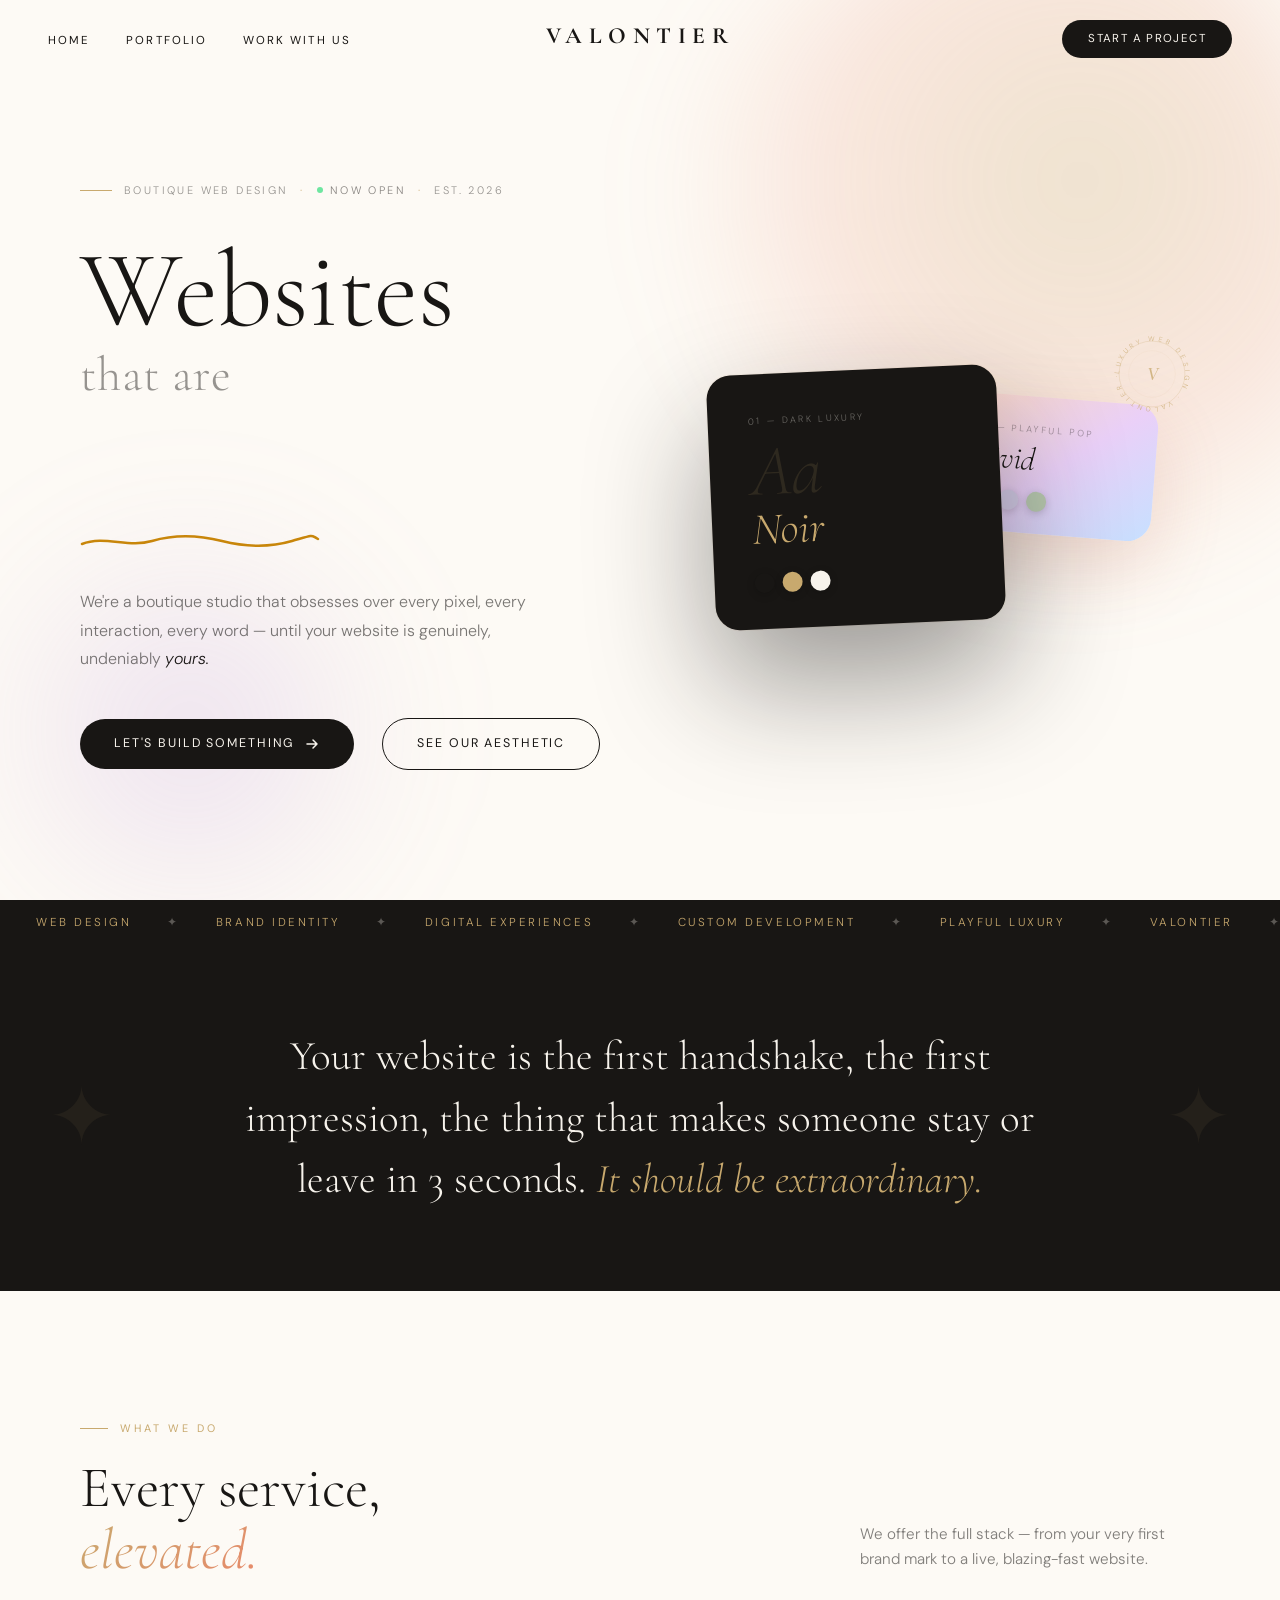
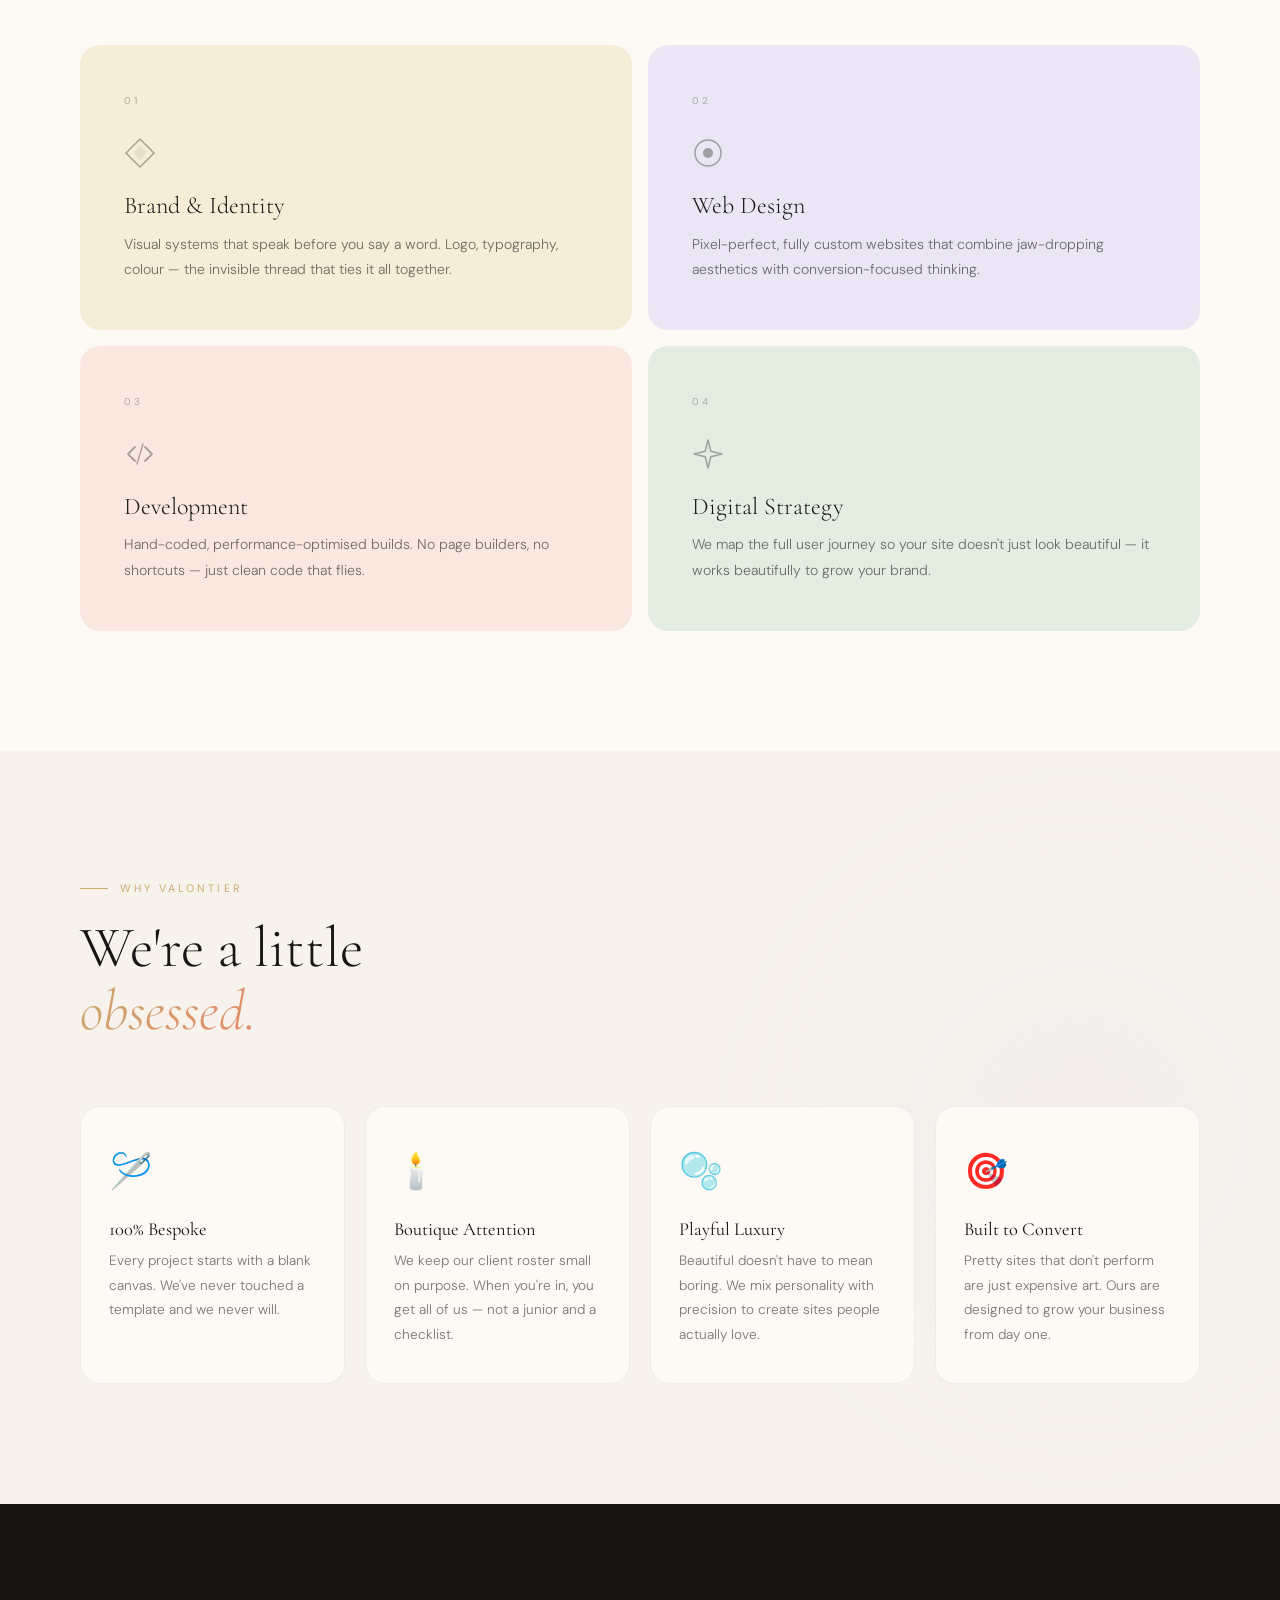
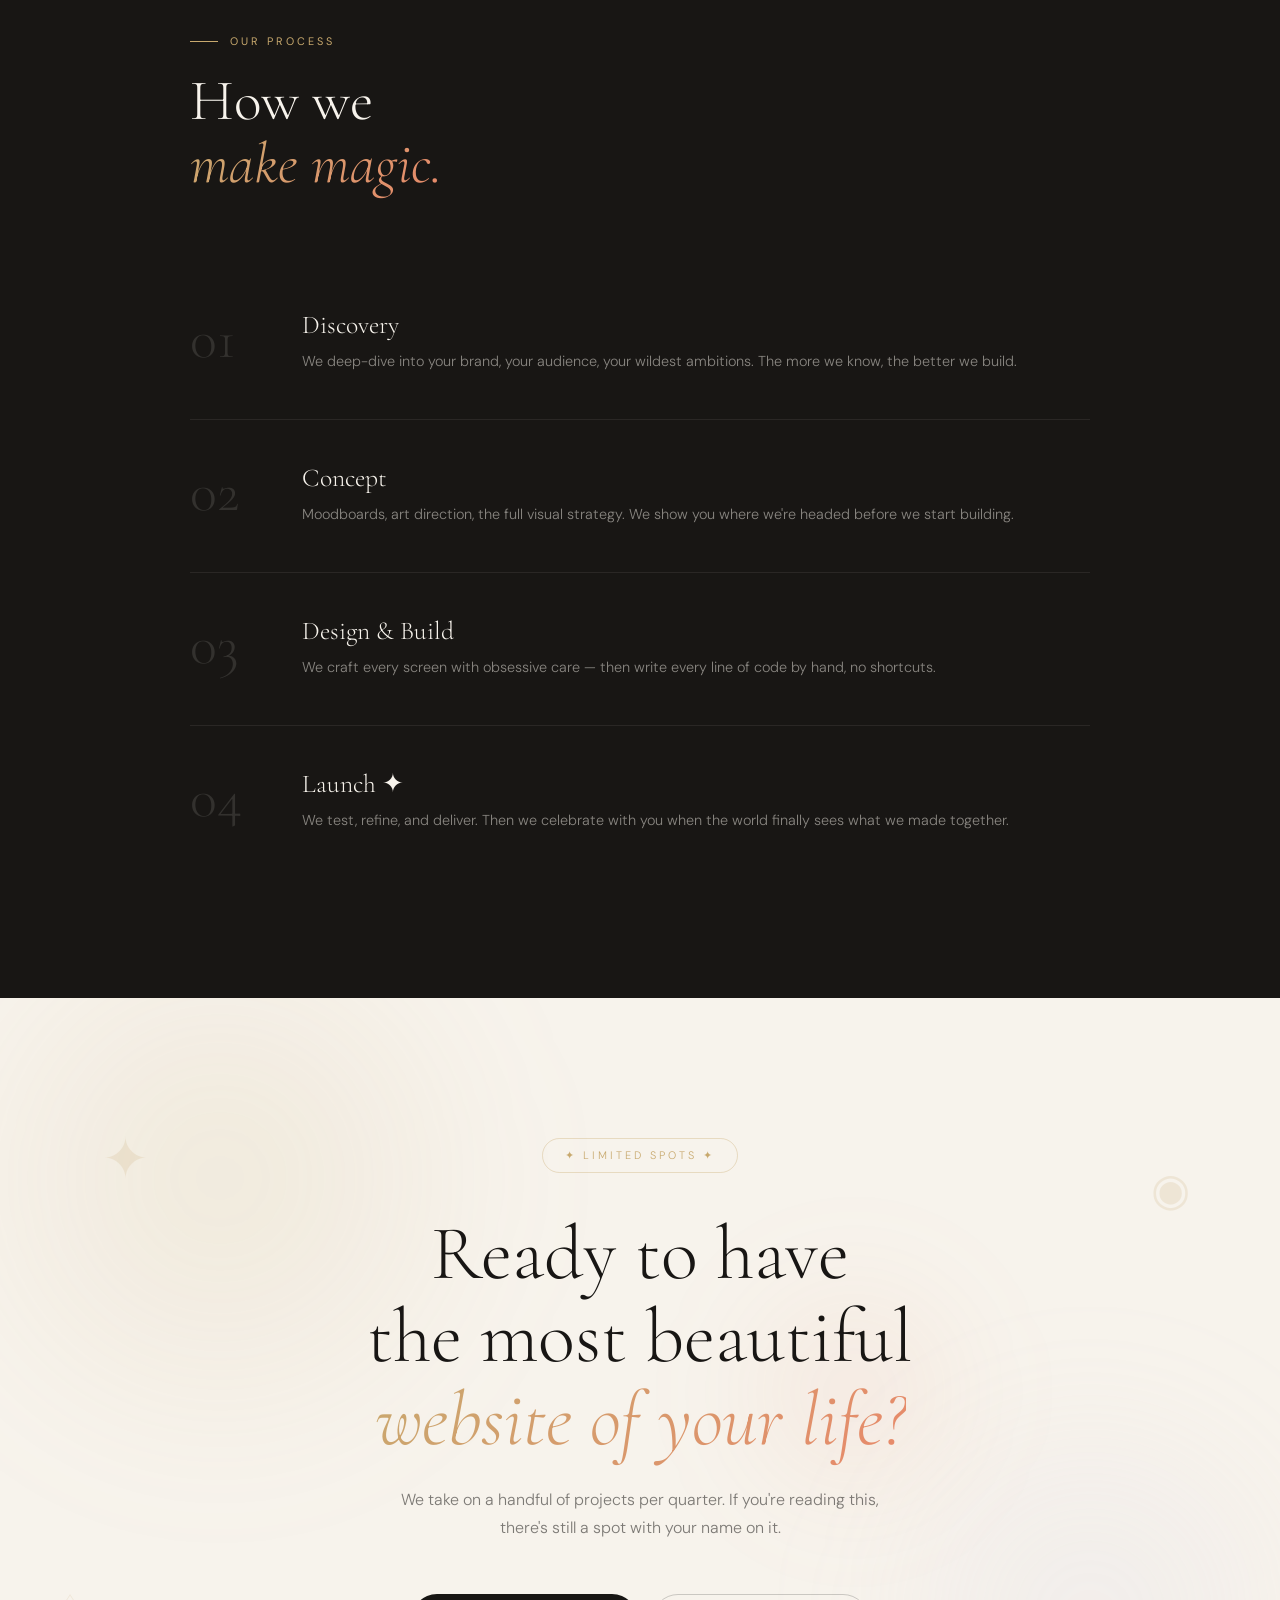
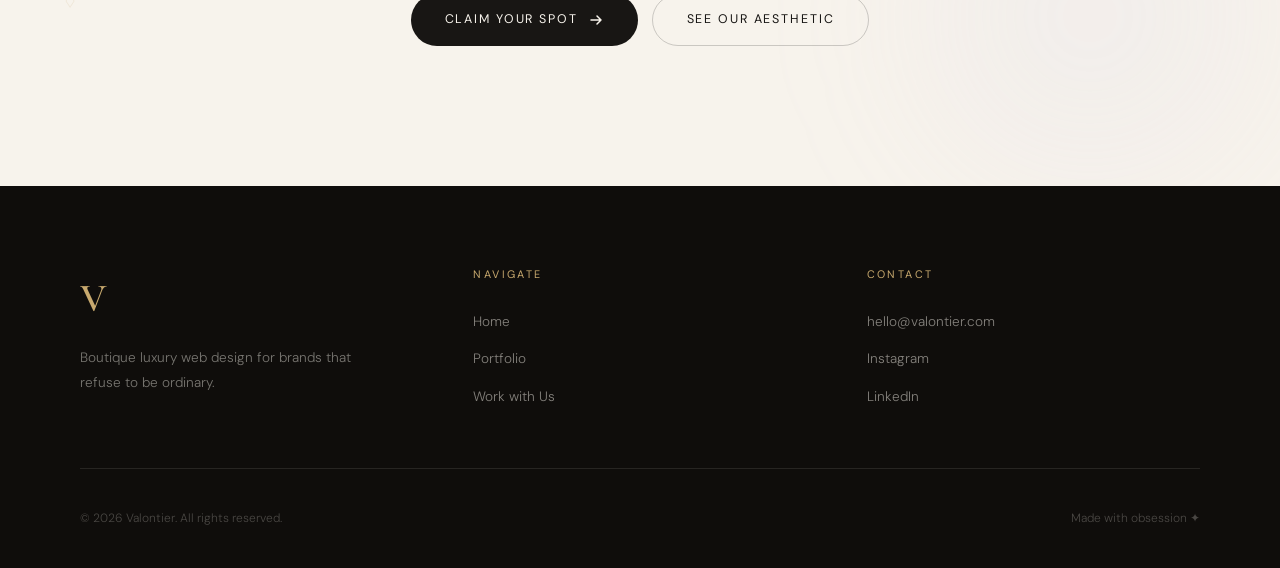
==== index.html @ ae35b172 "Add proper SVG favicon with serif V mark SVG scales perfectly at any size/resolution. PNG kept as fa" ====
<!DOCTYPE html>
<html lang="en">
<head>
  <meta charset="UTF-8" />
  <meta name="viewport" content="width=device-width, initial-scale=1.0" />
  <title>Valontier — Luxury Boutique Web Design Studio</title>
  <meta name="description" content="Valontier is a boutique luxury web design studio crafting bespoke websites for brands that refuse to be ordinary. Custom design, brand identity & development — built from scratch, every time." />
  <meta name="keywords" content="luxury web design, boutique web design studio, custom website design, bespoke web development, luxury brand website, high-end web design agency" />
  <meta name="robots" content="index, follow" />
  <link rel="canonical" href="https://valontier.com/" />

  <!-- Open Graph -->
  <meta property="og:type" content="website" />
  <meta property="og:url" content="https://valontier.com/" />
  <meta property="og:title" content="Valontier — Luxury Boutique Web Design Studio" />
  <meta property="og:description" content="Boutique web design for brands that refuse to be ordinary. Custom websites built from scratch — every pixel obsessed over, every interaction intentional." />
  <meta property="og:image" content="https://valontier.com/valontierLogo.png" />
  <meta property="og:site_name" content="Valontier" />

  <!-- Twitter Card -->
  <meta name="twitter:card" content="summary_large_image" />
  <meta name="twitter:title" content="Valontier — Luxury Boutique Web Design Studio" />
  <meta name="twitter:description" content="Boutique web design for brands that refuse to be ordinary. Custom websites built from scratch." />
  <meta name="twitter:image" content="https://valontier.com/valontierLogo.png" />

  <!-- JSON-LD Structured Data -->
  <script type="application/ld+json">
  {
    "@context": "https://schema.org",
    "@type": "ProfessionalService",
    "name": "Valontier",
    "description": "Boutique luxury web design studio crafting bespoke digital experiences for brands that refuse to be ordinary.",
    "url": "https://valontier.com",
    "logo": "https://valontier.com/valontierLogo.png",
    "email": "hello@valontier.com",
    "foundingDate": "2026",
    "serviceType": ["Web Design", "Brand Identity", "Web Development", "Digital Strategy", "E-Commerce"],
    "areaServed": "Worldwide",
    "priceRange": "$$$",
    "sameAs": []
  }
  </script>

  <link rel="icon" type="image/svg+xml" href="favicon.svg" />
  <link rel="icon" type="image/png" href="valontierLogo.png" />
  <link rel="stylesheet" href="styles.css" />
  <link rel="stylesheet" href="home.css" />
</head>
<body>

  <div class="scroll-progress" id="scrollProgress"></div>

  <nav id="navbar">
    <ul class="nav-left">
      <li><a href="index.html">Home</a></li>
      <li><a href="portfolio.html">Portfolio</a></li>
      <li><a href="signup.html">Work with Us</a></li>
    </ul>
    <a href="index.html" class="nav-wordmark">
      <span class="nav-wordmark-text">Valontier</span>
    </a>
    <div class="nav-right">
      <a href="signup.html" class="nav-cta">Start a Project</a>
    </div>
    <div class="hamburger" id="hamburger">
      <span></span><span></span><span></span>
    </div>
  </nav>
  <div class="mobile-menu" id="mobileMenu" aria-label="Mobile navigation">
    <a href="index.html">Home</a>
    <a href="portfolio.html">Portfolio</a>
    <a href="signup.html">Work with Us</a>
    <a href="signup.html" class="btn btn-primary mobile-cta">Start a Project</a>
  </div>

  <!-- ══════════════════════════════════════
       HERO — Editorial split layout
  ══════════════════════════════════════ -->
  <section class="hero">

    <div class="hero-blob-main" aria-hidden="true"></div>

    <!-- Two-column grid: copy | cards -->
    <div class="hero-grid">

      <!-- Left: copy -->
      <div class="hero-copy">

        <div class="hero-meta reveal">
          <span class="hero-meta-line"></span>
          <span>Boutique Web Design</span>
          <span class="hero-meta-dot">·</span>
          <span class="hero-open-tag"><span class="sticker-dot"></span>Now Open</span>
          <span class="hero-meta-dot">·</span>
          <span>Est. 2026</span>
        </div>

        <h1 class="hero-h1 reveal reveal-delay-1">
          <span class="h1-top">Websites</span>
          <span class="h1-mid">that are</span>
          <span class="h1-swap-wrap">
            <em class="h1-swap" id="wordSwap">beautiful.</em>
          </span>
        </h1>

        <div class="hero-squiggle reveal reveal-delay-2" aria-hidden="true">
          <svg width="240" height="16" viewBox="0 0 240 16" fill="none">
            <path d="M2 12 C24 3, 48 16, 72 9 S118 3, 142 9 S188 16, 212 9 S230 3, 238 7"
              stroke="url(#sq)" stroke-width="2.5" stroke-linecap="round" fill="none"/>
            <defs>
              <linearGradient id="sq" x1="0" y1="0" x2="240" y2="0">
                <stop offset="0%" stop-color="#C8860A"/>
                <stop offset="100%" stop-color="#E8623A"/>
              </linearGradient>
            </defs>
          </svg>
        </div>

        <p class="hero-desc reveal reveal-delay-2">
          We're a boutique studio that obsesses over every pixel, every interaction, every word — until your website is genuinely, undeniably <em>yours.</em>
        </p>

        <div class="hero-ctas reveal reveal-delay-3">
          <a href="signup.html" class="btn btn-primary">
            Let's Build Something
            <svg width="16" height="16" viewBox="0 0 16 16" fill="none">
              <path d="M3 8h10M9 4l4 4-4 4" stroke="currentColor" stroke-width="1.5" stroke-linecap="round" stroke-linejoin="round"/>
            </svg>
          </a>
          <a href="portfolio.html" class="btn btn-outline">See Our Aesthetic</a>
        </div>

      </div>

      <!-- Right: card zone -->
      <div class="hero-card-zone" aria-hidden="true">

        <!-- Rotating stamp — top right of zone -->
        <div class="hero-stamp">
          <svg viewBox="0 0 140 140" width="96" height="96">
            <defs>
              <path id="sc" d="M 70,70 m -48,0 a 48,48 0 1,1 96,0 a 48,48 0 1,1 -96,0"/>
            </defs>
            <circle cx="70" cy="70" r="48" fill="none" stroke="#C8A96E" stroke-width="0.8" opacity="0.5"/>
            <circle cx="70" cy="70" r="34" fill="none" stroke="#C8A96E" stroke-width="0.5" opacity="0.25"/>
            <text font-size="9.8" fill="#C8A96E" letter-spacing="4.6" font-family="DM Sans, sans-serif">
              <textPath href="#sc">LUXURY WEB DESIGN · VALONTIER · </textPath>
            </text>
            <text x="70" y="70" text-anchor="middle" dominant-baseline="central"
              font-size="28" fill="#C8A96E"
              font-family="Cormorant Garamond, Georgia, serif" font-weight="600" font-style="italic">V</text>
          </svg>
        </div>

        <!-- Primary: Noir (dominant) -->
        <div class="hcard hcard-noir">
          <div class="hcard-eyebrow">01 — Dark Luxury</div>
          <div class="hcard-type">Aa</div>
          <div class="hcard-name">Noir</div>
          <div class="hcard-swatches">
            <span class="sw" style="background:#181614"></span>
            <span class="sw" style="background:#C8A96E"></span>
            <span class="sw" style="background:#F7F3EC"></span>
          </div>
        </div>

        <!-- Secondary: Vivid (subordinate, overlapping) -->
        <div class="hcard hcard-vivid">
          <div class="hcard-eyebrow">02 — Playful Pop</div>
          <div class="hcard-name">Vivid</div>
          <div class="hcard-swatches">
            <span class="sw" style="background:#E8623A"></span>
            <span class="sw" style="background:#D4CCE8"></span>
            <span class="sw" style="background:#B8C9B0"></span>
          </div>
        </div>

      </div>

    </div>


  </section>

  <!-- ══════════════════════════════════════
       MARQUEE
  ══════════════════════════════════════ -->
  <div class="marquee-wrap">
    <div class="marquee-track">
      <span>Web Design</span><span class="dot">✦</span>
      <span>Brand Identity</span><span class="dot">✦</span>
      <span>Digital Experiences</span><span class="dot">✦</span>
      <span>Custom Development</span><span class="dot">✦</span>
      <span>Playful Luxury</span><span class="dot">✦</span>
      <span>Valontier</span><span class="dot">✦</span>
      <span>Web Design</span><span class="dot">✦</span>
      <span>Brand Identity</span><span class="dot">✦</span>
      <span>Digital Experiences</span><span class="dot">✦</span>
      <span>Custom Development</span><span class="dot">✦</span>
      <span>Playful Luxury</span><span class="dot">✦</span>
      <span>Valontier</span><span class="dot">✦</span>
    </div>
  </div>

  <!-- ══════════════════════════════════════
       MANIFESTO
  ══════════════════════════════════════ -->
  <section class="manifesto-section">
    <div class="manifesto-inner">
      <p class="manifesto-text reveal">
        Your website is the first handshake, the first impression, the thing that makes someone stay or leave in 3 seconds. <em>It should be extraordinary.</em>
      </p>
    </div>
    <div class="manifesto-deco-left" aria-hidden="true">✦</div>
    <div class="manifesto-deco-right" aria-hidden="true">✦</div>
  </section>

  <!-- ══════════════════════════════════════
       SERVICES
  ══════════════════════════════════════ -->
  <section class="services-section">
    <div class="services-inner">
      <div class="services-header reveal">
        <div class="services-header-left">
          <div class="section-label">What We Do</div>
          <h2>Every service,<br><em>elevated.</em></h2>
        </div>
        <p class="services-sub">We offer the full stack — from your very first brand mark to a live, blazing-fast website.</p>
      </div>
      <div class="services-grid">
        <div class="service-card sc-gold reveal">
          <div class="sc-num">01</div>
          <svg class="sc-glyph" width="32" height="32" viewBox="0 0 32 32" fill="none" aria-hidden="true">
            <path d="M16 2L30 16L16 30L2 16Z" stroke="currentColor" stroke-width="1.5"/>
            <path d="M16 9L23 16L16 23L9 16Z" fill="currentColor" opacity="0.18"/>
          </svg>
          <h3>Brand & Identity</h3>
          <p>Visual systems that speak before you say a word. Logo, typography, colour — the invisible thread that ties it all together.</p>
        </div>
        <div class="service-card sc-lavender reveal reveal-delay-1">
          <div class="sc-num">02</div>
          <svg class="sc-glyph" width="32" height="32" viewBox="0 0 32 32" fill="none" aria-hidden="true">
            <circle cx="16" cy="16" r="13" stroke="currentColor" stroke-width="1.5"/>
            <circle cx="16" cy="16" r="5" fill="currentColor"/>
          </svg>
          <h3>Web Design</h3>
          <p>Pixel-perfect, fully custom websites that combine jaw-dropping aesthetics with conversion-focused thinking.</p>
        </div>
        <div class="service-card sc-coral reveal reveal-delay-2">
          <div class="sc-num">03</div>
          <svg class="sc-glyph" width="32" height="32" viewBox="0 0 32 32" fill="none" aria-hidden="true">
            <path d="M11 9L4 16L11 23" stroke="currentColor" stroke-width="1.8" stroke-linecap="round" stroke-linejoin="round"/>
            <path d="M21 9L28 16L21 23" stroke="currentColor" stroke-width="1.8" stroke-linecap="round" stroke-linejoin="round"/>
            <path d="M19 6L13 26" stroke="currentColor" stroke-width="1.4" stroke-linecap="round"/>
          </svg>
          <h3>Development</h3>
          <p>Hand-coded, performance-optimised builds. No page builders, no shortcuts — just clean code that flies.</p>
        </div>
        <div class="service-card sc-sage reveal reveal-delay-3">
          <div class="sc-num">04</div>
          <svg class="sc-glyph" width="32" height="32" viewBox="0 0 32 32" fill="none" aria-hidden="true">
            <path d="M16 2L18.8 13.2L30 16L18.8 18.8L16 30L13.2 18.8L2 16L13.2 13.2Z" stroke="currentColor" stroke-width="1.5" stroke-linejoin="round"/>
          </svg>
          <h3>Digital Strategy</h3>
          <p>We map the full user journey so your site doesn't just look beautiful — it works beautifully to grow your brand.</p>
        </div>
      </div>
    </div>
  </section>

  <!-- ══════════════════════════════════════
       WHY US
  ══════════════════════════════════════ -->
  <section class="why-section">
    <div class="why-blob-bg"></div>
    <div class="why-inner">
      <div class="why-header reveal">
        <div class="section-label">Why Valontier</div>
        <h2>We're a little<br><em>obsessed.</em></h2>
      </div>
      <div class="why-cards">
        <div class="why-card reveal">
          <div class="why-icon">🪡</div>
          <h3>100% Bespoke</h3>
          <p>Every project starts with a blank canvas. We've never touched a template and we never will.</p>
        </div>
        <div class="why-card reveal reveal-delay-1">
          <div class="why-icon">🕯️</div>
          <h3>Boutique Attention</h3>
          <p>We keep our client roster small on purpose. When you're in, you get all of us — not a junior and a checklist.</p>
        </div>
        <div class="why-card reveal reveal-delay-2">
          <div class="why-icon">🫧</div>
          <h3>Playful Luxury</h3>
          <p>Beautiful doesn't have to mean boring. We mix personality with precision to create sites people actually love.</p>
        </div>
        <div class="why-card reveal reveal-delay-3">
          <div class="why-icon">🎯</div>
          <h3>Built to Convert</h3>
          <p>Pretty sites that don't perform are just expensive art. Ours are designed to grow your business from day one.</p>
        </div>
      </div>
    </div>
  </section>

  <!-- ══════════════════════════════════════
       PROCESS
  ══════════════════════════════════════ -->
  <section class="process-section">
    <div class="process-inner">
      <div class="process-header reveal">
        <div class="section-label">Our Process</div>
        <h2>How we<br><em>make magic.</em></h2>
      </div>
      <div class="process-steps">
        <div class="process-step reveal">
          <div class="ps-number">01</div>
          <div class="ps-body">
            <h3>Discovery</h3>
            <p>We deep-dive into your brand, your audience, your wildest ambitions. The more we know, the better we build.</p>
          </div>
        </div>
        <div class="process-step reveal reveal-delay-1">
          <div class="ps-number">02</div>
          <div class="ps-body">
            <h3>Concept</h3>
            <p>Moodboards, art direction, the full visual strategy. We show you where we're headed before we start building.</p>
          </div>
        </div>
        <div class="process-step reveal reveal-delay-2">
          <div class="ps-number">03</div>
          <div class="ps-body">
            <h3>Design & Build</h3>
            <p>We craft every screen with obsessive care — then write every line of code by hand, no shortcuts.</p>
          </div>
        </div>
        <div class="process-step reveal reveal-delay-3">
          <div class="ps-number">04</div>
          <div class="ps-body">
            <h3>Launch ✦</h3>
            <p>We test, refine, and deliver. Then we celebrate with you when the world finally sees what we made together.</p>
          </div>
        </div>
      </div>
    </div>
  </section>

  <!-- ══════════════════════════════════════
       CTA
  ══════════════════════════════════════ -->
  <section class="cta-section">
    <div class="cta-blob-1"></div>
    <div class="cta-blob-2"></div>
    <div class="cta-blob-3"></div>
    <div class="cta-inner reveal">
      <div class="cta-stamp-mini">✦ Limited Spots ✦</div>
      <h2 class="cta-h2">
        Ready to have<br>
        the most beautiful<br>
        <em>website of your life?</em>
      </h2>
      <p class="cta-sub">We take on a handful of projects per quarter. If you're reading this, there's still a spot with your name on it.</p>
      <div class="cta-btns">
        <a href="signup.html" class="btn btn-primary">
          Claim Your Spot
          <svg width="16" height="16" viewBox="0 0 16 16" fill="none">
            <path d="M3 8h10M9 4l4 4-4 4" stroke="currentColor" stroke-width="1.5" stroke-linecap="round" stroke-linejoin="round"/>
          </svg>
        </a>
        <a href="portfolio.html" class="btn btn-outline-light">See Our Aesthetic</a>
      </div>
    </div>
    <div class="cta-doodle d1">✦</div>
    <div class="cta-doodle d2">◊</div>
    <div class="cta-doodle d3">◉</div>
  </section>

  <footer>
    <div class="footer-top">
      <div class="footer-brand">
        <span class="logo">V</span>
        <p>Boutique luxury web design for brands that refuse to be ordinary.</p>
      </div>
      <div class="footer-col">
        <h4>Navigate</h4>
        <ul>
          <li><a href="index.html">Home</a></li>
          <li><a href="portfolio.html">Portfolio</a></li>
          <li><a href="signup.html">Work with Us</a></li>
        </ul>
      </div>
      <div class="footer-col">
        <h4>Contact</h4>
        <ul>
          <li><a href="mailto:hello@valontier.com">hello@valontier.com</a></li>
          <li><a href="#">Instagram</a></li>
          <li><a href="#">LinkedIn</a></li>
        </ul>
      </div>
    </div>
    <div class="footer-bottom">
      <span>© 2026 Valontier. All rights reserved.</span>
      <span>Made with obsession ✦</span>
    </div>
  </footer>

  <script src="main.js"></script>
  <script src="home.js"></script>
</body>
</html>
---- styles.css ----
/* ========================
   VALONTIER — GLOBAL STYLES
   ======================== */

@import url('https://fonts.googleapis.com/css2?family=Cormorant+Garamond:ital,wght@0,300;0,400;0,600;1,300;1,400&family=DM+Sans:ital,wght@0,300;0,400;0,500;1,300&display=swap');

@font-face {
  font-family: 'TAN Pearl';
  src: url('https://fontdownloader.net/wp-content/uploads/download/TAN-Pearl-Font/TAN-PEARL-Regular.woff2') format('woff2');
  font-weight: normal;
  font-style: normal;
  font-display: swap;
}

:root {
  --font-logo: 'TAN Pearl', 'Cormorant Garamond', Georgia, serif;
}

:root {
  --cream: #F7F3EC;
  --ivory: #FDFAF5;
  --charcoal: #181614;
  --gold: #C8A96E;
  --gold-light: #E8D5A3;
  --lavender: #D4CCE8;
  --sage: #B8C9B0;
  --coral: #E8896A;
  --blush: #F2D9D0;
  --midnight: #0F0D0B;
  --font-serif: 'Cormorant Garamond', Georgia, serif;
  --font-sans: 'DM Sans', -apple-system, sans-serif;
  --ease: cubic-bezier(0.25, 0.46, 0.45, 0.94);
  --bounce: cubic-bezier(0.34, 1.56, 0.64, 1);
  --transition: cubic-bezier(0.25, 0.46, 0.45, 0.94);
}

*, *::before, *::after {
  margin: 0;
  padding: 0;
  box-sizing: border-box;
}

html {
  scroll-behavior: smooth;
  overflow-x: hidden;
}

body {
  background: var(--cream);
  color: var(--charcoal);
  font-family: var(--font-sans);
  font-weight: 300;
  line-height: 1.6;
  overflow-x: hidden;
}

/* ========================
   NAVIGATION
   ======================== */

/* ========================
   NAVIGATION
   ======================== */

nav {
  position: fixed;
  top: 0;
  left: 0;
  right: 0;
  z-index: 1000;
  padding: 20px 48px;
  display: flex;
  align-items: center;
  transition: background 0.5s var(--ease), padding 0.4s, box-shadow 0.4s;
}

nav.scrolled {
  background: rgba(247, 243, 236, 0.95);
  backdrop-filter: blur(24px);
  padding: 12px 48px;
  box-shadow: 0 1px 0 rgba(200, 169, 110, 0.18);
}

/* Left: nav links */
.nav-left {
  display: flex;
  align-items: center;
  gap: 36px;
  list-style: none;
  flex: 1;
}

.nav-left a {
  text-decoration: none;
  color: var(--charcoal);
  font-size: 0.72rem;
  font-weight: 400;
  letter-spacing: 0.18em;
  text-transform: uppercase;
  position: relative;
  transition: color 0.3s;
}

.nav-left a::after {
  content: '';
  position: absolute;
  bottom: -3px;
  left: 0;
  width: 0;
  height: 1px;
  background: var(--gold);
  transition: width 0.35s var(--ease);
}

.nav-left a:hover::after { width: 100%; }

/* Left takes all remaining space */
.nav-left { flex: 1; }

/* Center: wordmark — absolutely centered so it never shifts layout */
.nav-wordmark {
  position: absolute;
  left: 50%;
  transform: translateX(-50%);
  text-decoration: none;
  white-space: nowrap;
}

.nav-wordmark-text {
  font-family: var(--font-logo);
  font-size: 1.45rem;
  font-weight: 700;
  letter-spacing: 0.28em;
  color: var(--charcoal);
  text-transform: uppercase;
  display: block;
  line-height: 1;
  transition: color 0.4s, letter-spacing 0.4s var(--ease);
  position: relative;
}

.nav-wordmark-text::after {
  content: '';
  display: block;
  width: 0;
  height: 1px;
  background: linear-gradient(90deg, transparent, var(--gold), transparent);
  margin: 5px auto 0;
  transition: width 0.5s var(--ease);
}

.nav-wordmark:hover .nav-wordmark-text {
  color: var(--gold);
  letter-spacing: 0.38em;
}

.nav-wordmark:hover .nav-wordmark-text::after {
  width: 100%;
}

/* Right: CTA */
.nav-right {
  margin-left: auto;
  display: flex;
  justify-content: flex-end;
  align-items: center;
}

.nav-cta {
  background: var(--charcoal);
  color: var(--cream);
  padding: 10px 26px;
  border-radius: 100px;
  font-size: 0.72rem;
  font-weight: 400;
  letter-spacing: 0.12em;
  text-transform: uppercase;
  text-decoration: none;
  transition: background 0.3s, color 0.3s, transform 0.25s var(--bounce), box-shadow 0.3s;
}

.nav-cta:hover {
  background: var(--gold);
  color: var(--charcoal);
  transform: translateY(-2px);
  box-shadow: 0 8px 24px rgba(200, 169, 110, 0.4);
}

/* Legacy — keep for mobile fallback */
.nav-logo {
  font-family: var(--font-logo);
  font-size: 1.5rem;
  font-weight: 700;
  color: var(--charcoal);
  text-decoration: none;
  letter-spacing: 0.2em;
  display: none;
}

/* Mobile hamburger */
.hamburger {
  display: none;
  flex-direction: column;
  gap: 5px;
  cursor: pointer;
  padding: 8px;
  justify-self: end;
  z-index: 1001;
}

.hamburger span {
  width: 22px;
  height: 1.5px;
  background: var(--charcoal);
  transition: transform 0.3s var(--ease), opacity 0.3s;
  display: block;
  transform-origin: center;
}

.hamburger.open span:nth-child(1) { transform: translateY(6.5px) rotate(45deg); }
.hamburger.open span:nth-child(2) { opacity: 0; transform: scaleX(0); }
.hamburger.open span:nth-child(3) { transform: translateY(-6.5px) rotate(-45deg); }

/* Mobile nav overlay */
.mobile-menu {
  display: flex;
  flex-direction: column;
  gap: 0;
  position: fixed;
  top: 56px;
  left: 0;
  right: 0;
  background: var(--cream);
  padding: 16px 24px 28px;
  z-index: 999;
  opacity: 0;
  pointer-events: none;
  transform: translateY(-8px);
  transition: opacity 0.25s var(--ease), transform 0.25s var(--ease);
  border-bottom: 1px solid rgba(24,22,20,0.08);
  box-shadow: 0 12px 40px rgba(24,22,20,0.1);
}

.mobile-menu.open {
  opacity: 1;
  pointer-events: auto;
  transform: translateY(0);
}

.mobile-menu a:not(.btn) {
  font-size: 0.72rem;
  letter-spacing: 0.18em;
  text-transform: uppercase;
  color: var(--charcoal);
  text-decoration: none;
  padding: 18px 0;
  border-bottom: 1px solid rgba(24,22,20,0.06);
  transition: color 0.2s, padding-left 0.2s;
  display: block;
}

.mobile-menu a:not(.btn):hover {
  color: var(--gold);
  padding-left: 6px;
}

.mobile-menu .mobile-cta {
  margin-top: 20px;
  justify-content: center;
  text-align: center;
}

/* Only show on desktop */
@media (min-width: 769px) {
  .mobile-menu { display: none !important; }
}

/* ========================
   MARQUEE TICKER
   ======================== */

.marquee-wrap {
  overflow: hidden;
  background: var(--charcoal);
  padding: 14px 0;
  position: relative;
  z-index: 10;
}

.marquee-track {
  display: flex;
  animation: marquee 28s linear infinite;
  white-space: nowrap;
}

.marquee-track span {
  color: var(--gold);
  font-size: 0.72rem;
  letter-spacing: 0.22em;
  text-transform: uppercase;
  padding: 0 36px;
  flex-shrink: 0;
}

.marquee-track span.dot {
  color: rgba(247,243,236,0.3);
  padding: 0;
}

@keyframes marquee {
  from { transform: translateX(0); }
  to   { transform: translateX(-50%); }
}

/* ========================
   BUTTONS
   ======================== */

.btn {
  display: inline-flex;
  align-items: center;
  gap: 10px;
  padding: 15px 34px;
  border-radius: 100px;
  font-family: var(--font-sans);
  font-size: 0.78rem;
  font-weight: 400;
  letter-spacing: 0.15em;
  text-transform: uppercase;
  text-decoration: none;
  transition: transform 0.3s var(--bounce), box-shadow 0.3s, background 0.3s, color 0.3s;
  border: none;
  position: relative;
  overflow: hidden;
}

.btn::after {
  content: '';
  position: absolute;
  inset: 0;
  background: rgba(255,255,255,0.12);
  transform: translateX(-100%) skewX(-10deg);
  transition: transform 0.5s var(--ease);
}

.btn:hover::after { transform: translateX(110%) skewX(-10deg); }

.btn-primary {
  background: var(--charcoal);
  color: var(--cream);
}

.btn-primary:hover {
  transform: translateY(-3px);
  box-shadow: 0 16px 40px rgba(24, 22, 20, 0.28);
}

.btn-outline {
  background: transparent;
  color: var(--charcoal);
  border: 1.5px solid currentColor;
}

.btn-outline:hover {
  background: var(--charcoal);
  color: var(--cream);
  transform: translateY(-3px);
}

.btn-gold {
  background: var(--gold);
  color: var(--charcoal);
}

.btn-gold:hover {
  transform: translateY(-3px);
  box-shadow: 0 16px 40px rgba(200, 169, 110, 0.45);
}

.btn svg {
  transition: transform 0.35s var(--bounce);
}

.btn:hover svg { transform: translateX(5px); }

/* ========================
   SECTION COMMONS
   ======================== */

section { position: relative; }

.section-label {
  display: inline-flex;
  align-items: center;
  gap: 12px;
  font-size: 0.68rem;
  letter-spacing: 0.28em;
  text-transform: uppercase;
  color: var(--gold);
  margin-bottom: 20px;
  font-weight: 400;
}

.section-label::before {
  content: '';
  width: 28px;
  height: 1px;
  background: currentColor;
}

h1, h2, h3 {
  font-family: var(--font-serif);
  font-weight: 300;
  line-height: 1.1;
}

/* ========================
   REVEAL ANIMATIONS
   ======================== */

.reveal {
  opacity: 0;
  transform: translateY(50px);
  transition: opacity 0.85s var(--ease), transform 0.85s var(--ease);
}

.reveal.visible {
  opacity: 1;
  transform: translateY(0);
}

.reveal-left {
  opacity: 0;
  transform: translateX(-40px);
  transition: opacity 0.85s var(--ease), transform 0.85s var(--ease);
}

.reveal-left.visible {
  opacity: 1;
  transform: translateX(0);
}

.reveal-scale {
  opacity: 0;
  transform: scale(0.92);
  transition: opacity 0.85s var(--ease), transform 0.85s var(--ease);
}

.reveal-scale.visible {
  opacity: 1;
  transform: scale(1);
}

.reveal-delay-1 { transition-delay: 0.1s; }
.reveal-delay-2 { transition-delay: 0.22s; }
.reveal-delay-3 { transition-delay: 0.36s; }
.reveal-delay-4 { transition-delay: 0.52s; }
.reveal-delay-5 { transition-delay: 0.68s; }

/* ========================
   GRADIENT TEXT
   ======================== */

.text-gradient {
  background: linear-gradient(135deg, var(--gold) 0%, var(--coral) 100%);
  -webkit-background-clip: text;
  -webkit-text-fill-color: transparent;
  background-clip: text;
}

/* ========================
   TILT CARD
   ======================== */

.tilt-card {
  transform-style: preserve-3d;
  transition: transform 0.15s ease-out;
}

/* ========================
   FOOTER
   ======================== */

footer {
  background: var(--midnight);
  color: var(--cream);
  padding: 80px 80px 40px;
}

.footer-top {
  display: grid;
  grid-template-columns: 1fr 1fr 1fr;
  gap: 60px;
  padding-bottom: 60px;
  border-bottom: 1px solid rgba(247, 243, 236, 0.1);
  margin-bottom: 40px;
}

.footer-brand .logo {
  font-family: var(--font-serif);
  font-size: 2.5rem;
  font-weight: 600;
  color: var(--gold);
  margin-bottom: 16px;
  display: block;
}

.footer-brand p {
  font-size: 0.85rem;
  color: rgba(247, 243, 236, 0.45);
  line-height: 1.8;
  max-width: 280px;
}

.footer-col h4 {
  font-family: var(--font-sans);
  font-size: 0.68rem;
  letter-spacing: 0.22em;
  text-transform: uppercase;
  color: var(--gold);
  margin-bottom: 24px;
  font-weight: 400;
}

.footer-col ul {
  list-style: none;
  display: flex;
  flex-direction: column;
  gap: 12px;
}

.footer-col a {
  color: rgba(247, 243, 236, 0.5);
  text-decoration: none;
  font-size: 0.85rem;
  transition: color 0.3s, padding-left 0.3s;
  display: inline-block;
}

.footer-col a:hover {
  color: var(--gold);
  padding-left: 4px;
}

.footer-bottom {
  display: flex;
  justify-content: space-between;
  align-items: center;
  font-size: 0.75rem;
  color: rgba(247, 243, 236, 0.25);
}

/* ========================
   SCROLL PROGRESS
   ======================== */

.scroll-progress {
  position: fixed;
  top: 0;
  left: 0;
  width: 100%;
  height: 2px;
  background: linear-gradient(90deg, var(--gold), var(--coral));
  z-index: 9999;
  transform: scaleX(0);
  transform-origin: left center;
  will-change: transform;
}

/* ========================
   RESPONSIVE
   ======================== */

@media (max-width: 768px) {
  nav { padding: 16px 24px; }
  nav.scrolled { padding: 12px 24px; }

  .nav-left { display: none; }
  .nav-right { display: none; }

  /* On mobile the wordmark is no longer absolutely centered — just left-aligned */
  .nav-wordmark {
    position: static;
    transform: none;
    flex: 1;
  }

  .nav-wordmark-text {
    font-size: 1.1rem;
    letter-spacing: 0.22em;
    text-align: left;
  }

  .hamburger { display: flex; }

  footer { padding: 60px 24px 32px; }
  .footer-top { grid-template-columns: 1fr; gap: 40px; }
}
---- home.css ----
/* ========================
   HOME — PLAYFUL LUXURY
   ======================== */

/* ─── HERO ──────────────────────────────── */

.hero {
  min-height: 100vh;
  display: flex;
  flex-direction: column;
  background: var(--ivory);
  position: relative;
  overflow: hidden;
}

/* Two-column content grid */
.hero-grid {
  flex: 1;
  display: grid;
  grid-template-columns: 1fr 1fr;
  align-items: center;
  padding: 100px 80px 48px;
  gap: 60px;
  position: relative;
  z-index: 2;
}

/* Left copy column */
.hero-copy {
  display: flex;
  flex-direction: column;
  align-items: flex-start;
}

/* ONE bold organic blob — intentional, not scattered */
.hero-blob-main {
  position: absolute;
  inset: 0;
  pointer-events: none;
  z-index: 0;
}

.hero-blob-main::before {
  content: '';
  position: absolute;
  width: 700px;
  height: 700px;
  background: radial-gradient(ellipse at 60% 40%,
    rgba(200,169,110,0.28) 0%,
    rgba(232,137,106,0.18) 40%,
    transparent 70%);
  top: -100px;
  right: -80px;
  border-radius: 60% 40% 55% 45% / 50% 60% 40% 50%;
  filter: blur(50px);
  animation: morphBlob 14s ease-in-out infinite;
}

.hero-blob-main::after {
  content: '';
  position: absolute;
  width: 500px;
  height: 500px;
  background: radial-gradient(ellipse,
    rgba(176,136,216,0.22) 0%,
    transparent 65%);
  bottom: -80px;
  left: -60px;
  border-radius: 40% 60% 45% 55% / 60% 40% 55% 45%;
  filter: blur(60px);
  animation: morphBlob 18s ease-in-out infinite reverse;
}

@keyframes morphBlob {
  0%,100% { border-radius: 60% 40% 55% 45% / 50% 60% 40% 50%; }
  33%      { border-radius: 40% 60% 35% 65% / 65% 35% 60% 40%; }
  66%      { border-radius: 55% 45% 65% 35% / 40% 60% 45% 55%; }
}

/* Now Open tag — inside meta line */
.hero-open-tag {
  display: inline-flex;
  align-items: center;
  gap: 7px;
  color: rgba(24,22,20,0.52);
}

/* Meta line */
.hero-meta {
  display: flex;
  align-items: center;
  gap: 12px;
  font-size: 0.68rem;
  letter-spacing: 0.22em;
  text-transform: uppercase;
  color: rgba(24,22,20,0.45);
  margin-bottom: 40px;
}

.hero-meta-line {
  width: 32px;
  height: 1px;
  background: var(--gold);
  flex-shrink: 0;
}

.hero-meta-dot { color: var(--gold); }

/* Main headline */
.hero-h1 {
  font-family: var(--font-serif);
  font-weight: 300;
  line-height: 1;
  color: var(--charcoal);
  margin-bottom: 0;
  letter-spacing: -0.02em;
}

.h1-top {
  display: block;
  font-size: clamp(4.5rem, 8.5vw, 9.5rem);
  line-height: 0.95;
}

.h1-mid {
  display: block;
  font-size: clamp(2rem, 3.8vw, 4.2rem);
  font-weight: 300;
  color: rgba(24,22,20,0.45);
  letter-spacing: 0.02em;
  margin: 8px 0 4px;
  line-height: 1;
}

/* Swap word wrap — font-size set here so height: em is relative to the right value */
.h1-swap-wrap {
  display: block;
  font-size: clamp(4.5rem, 8.5vw, 9.5rem);
  height: 1.15em;
  overflow: hidden;
}

.h1-swap {
  display: block;
  font-style: italic;
  line-height: 1.05;
  padding-bottom: 0.04em;
  color: var(--gold);
  animation: swapIn 0.55s cubic-bezier(0.34,1.56,0.64,1) both;
}

@keyframes swapIn {
  from { transform: translateY(105%); }
  to   { transform: translateY(0); }
}

.h1-swap.exit {
  animation: swapOut 0.35s ease-in forwards;
}

@keyframes swapOut {
  to { transform: translateY(-105%); }
}

/* Squiggle */
.hero-squiggle {
  margin: 2px 0 32px;
}

/* Desc */
.hero-desc {
  font-size: 1rem;
  color: rgba(24,22,20,0.58);
  line-height: 1.8;
  max-width: 460px;
  margin-bottom: 44px;
}

.hero-desc em {
  font-style: italic;
  color: var(--charcoal);
}

/* CTAs */
.hero-ctas {
  display: flex;
  align-items: center;
  gap: 28px;
  flex-wrap: wrap;
}

.hero-link {
  font-size: 0.82rem;
  color: rgba(24,22,20,0.5);
  text-decoration: none;
  letter-spacing: 0.05em;
  transition: color 0.3s, transform 0.25s var(--bounce);
  display: inline-flex;
  align-items: center;
  gap: 4px;
}

.hero-link:hover {
  color: var(--charcoal);
  transform: translateX(4px);
}

/* ─── RIGHT CARD ZONE ───────────────────────── */

.hero-card-zone {
  position: relative;
  display: flex;
  align-items: flex-start;
  justify-content: center;
  padding-top: 20px;
}

/* Stamp — top-right of zone */
.hero-stamp {
  position: absolute;
  top: 0;
  right: 0;
  animation: stampSpin 26s linear infinite;
  z-index: 5;
  opacity: 0.78;
}

@keyframes stampSpin {
  from { transform: rotate(0deg); }
  to   { transform: rotate(360deg); }
}

/* Cards — in flow, overlapping via negative margin */
.hcard {
  border-radius: 24px;
  transition: transform 0.5s var(--bounce), box-shadow 0.4s;
  pointer-events: auto;
  cursor: default;
  position: relative;
  flex-shrink: 0;
}

/* PRIMARY — Noir: large, dominant */
.hcard-noir {
  width: 290px;
  padding: 40px 40px 36px;
  background: var(--charcoal);
  transform: rotate(-2.5deg);
  z-index: 2;
  box-shadow: 0 56px 120px rgba(24,22,20,0.42), 0 0 0 1px rgba(200,169,110,0.08);
  margin-top: 24px;
}
.hcard-noir:hover {
  transform: rotate(-0.5deg) translateY(-12px);
  box-shadow: 0 72px 150px rgba(24,22,20,0.5);
  z-index: 4;
}

/* SECONDARY — Vivid: smaller, clearly subordinate */
.hcard-vivid {
  width: 210px;
  padding: 26px 28px 22px;
  background: linear-gradient(145deg, #FCD9C5 0%, #EAD0F8 52%, #C6E0FF 100%);
  transform: rotate(4.5deg) translateY(52px);
  z-index: 1;
  box-shadow: 0 28px 72px rgba(180,100,80,0.2);
  margin-left: -52px;
}
.hcard-vivid:hover {
  transform: rotate(2deg) translateY(38px) scale(1.04);
  z-index: 3;
  box-shadow: 0 40px 90px rgba(180,100,80,0.28);
}

/* Now Open dot — inside meta line */
.sticker-dot {
  width: 6px;
  height: 6px;
  background: #6EE6A0;
  border-radius: 50%;
  display: inline-block;
  animation: stickerPulse 2s ease-in-out infinite;
  flex-shrink: 0;
}

@keyframes stickerPulse {
  0%,100% { opacity: 1; transform: scale(1); }
  50%      { opacity: 0.5; transform: scale(0.65); }
}

/* Card content */
.hcard-eyebrow {
  font-family: var(--font-sans);
  font-size: 0.57rem;
  letter-spacing: 0.26em;
  text-transform: uppercase;
  margin-bottom: 6px;
}
.hcard-noir .hcard-eyebrow { color: rgba(247,243,236,0.36); }
.hcard-vivid .hcard-eyebrow { color: rgba(24,22,20,0.38); }

.hcard-type {
  font-family: var(--font-serif);
  font-size: 4.5rem;
  font-style: italic;
  font-weight: 300;
  line-height: 1;
  margin-bottom: 0;
  letter-spacing: -0.02em;
  color: rgba(200,169,110,0.13);
}

.hcard-vivid .hcard-type { display: none; }

.hcard-name {
  font-family: var(--font-serif);
  font-weight: 300;
  font-style: italic;
  line-height: 1;
  letter-spacing: -0.01em;
  margin-bottom: 22px;
}
.hcard-noir .hcard-name { font-size: 2.8rem; color: var(--gold); }
.hcard-vivid .hcard-name { font-size: 2rem; color: var(--charcoal); margin-bottom: 16px; }

.hcard-swatches { display: flex; gap: 8px; align-items: center; }

.sw {
  width: 20px;
  height: 20px;
  border-radius: 50%;
  display: block;
  box-shadow: 0 2px 8px rgba(0,0,0,0.18);
}




/* ─── MANIFESTO ─────────────────────────── */

.manifesto-section {
  background: var(--charcoal);
  padding: 80px;
  position: relative;
  overflow: hidden;
  text-align: center;
}

.manifesto-text {
  font-family: var(--font-serif);
  font-size: clamp(1.5rem, 3.2vw, 2.8rem);
  font-weight: 300;
  color: var(--cream);
  line-height: 1.5;
  max-width: 860px;
  margin: 0 auto;
  position: relative;
  z-index: 1;
}

.manifesto-text em { font-style: italic; color: var(--gold); }

.manifesto-deco-left,
.manifesto-deco-right {
  position: absolute;
  font-size: 5rem;
  color: rgba(200,169,110,0.07);
  top: 50%;
  transform: translateY(-50%);
  pointer-events: none;
  font-family: var(--font-serif);
}

.manifesto-deco-left { left: 48px; }
.manifesto-deco-right { right: 48px; }

/* ─── SERVICES ──────────────────────────── */

.services-section {
  padding: 120px 80px;
  background: var(--ivory);
}

.services-inner { max-width: 1200px; margin: 0 auto; }

.services-header {
  margin-bottom: 64px;
  display: flex;
  align-items: flex-end;
  justify-content: space-between;
  gap: 40px;
  flex-wrap: wrap;
}

.services-header-left { flex-shrink: 0; }

.services-header h2 {
  font-size: clamp(2.8rem, 4.5vw, 5rem);
  font-weight: 300;
  line-height: 1.08;
}

.services-header h2 em {
  font-style: italic;
  background: linear-gradient(135deg, var(--gold), var(--coral));
  -webkit-background-clip: text;
  -webkit-text-fill-color: transparent;
  background-clip: text;
}

.services-sub {
  font-size: 0.95rem;
  color: rgba(24,22,20,0.55);
  line-height: 1.7;
  max-width: 340px;
  padding-bottom: 8px;
}

.services-grid {
  display: grid;
  grid-template-columns: repeat(2, 1fr);
  gap: 16px;
}

.service-card {
  border-radius: 20px;
  padding: 48px 44px;
  position: relative;
  transition: transform 0.4s var(--ease), box-shadow 0.4s var(--ease);
  backface-visibility: hidden;
}

.service-card:hover {
  transform: translateY(-10px);
  box-shadow: 0 32px 64px rgba(24,22,20,0.13);
}

.sc-gold    { background: #F5EDD8; }
.sc-lavender { background: #EAE6F5; }
.sc-coral   { background: #FAE8E0; }
.sc-sage    { background: #E4EEE0; }

.sc-num {
  font-size: 0.62rem;
  letter-spacing: 0.28em;
  opacity: 0.3;
  margin-bottom: 28px;
  font-weight: 400;
}

.sc-glyph {
  width: 32px;
  height: 32px;
  margin-bottom: 24px;
  display: block;
  color: rgba(24,22,20,0.35);
  transition: transform 0.4s var(--ease), color 0.4s var(--ease);
}

.service-card:hover .sc-glyph {
  transform: rotate(18deg) scale(1.1);
  color: rgba(24,22,20,0.65);
}

.service-card h3 {
  font-size: 1.5rem;
  font-weight: 300;
  color: var(--charcoal);
  margin-bottom: 12px;
}

.service-card p {
  font-size: 0.88rem;
  color: rgba(24,22,20,0.6);
  line-height: 1.8;
}

/* ─── WHY US ────────────────────────────── */

.why-section {
  padding: 120px 80px;
  background: var(--cream);
  position: relative;
  overflow: hidden;
}

.why-blob-bg {
  position: absolute;
  width: 600px; height: 600px;
  background: radial-gradient(circle, rgba(212,204,232,0.18) 0%, transparent 70%);
  border-radius: 50%;
  filter: blur(60px);
  top: 50%; right: -100px;
  transform: translateY(-50%);
  pointer-events: none;
}

.why-inner { max-width: 1200px; margin: 0 auto; }

.why-header { margin-bottom: 64px; }

.why-header h2 {
  font-size: clamp(2.8rem, 4.5vw, 5rem);
  font-weight: 300;
  line-height: 1.08;
}

.why-header h2 em {
  font-style: italic;
  background: linear-gradient(135deg, var(--gold), var(--coral));
  -webkit-background-clip: text;
  -webkit-text-fill-color: transparent;
  background-clip: text;
}

.why-cards {
  display: grid;
  grid-template-columns: repeat(4, 1fr);
  gap: 20px;
}

.why-card {
  background: var(--ivory);
  border: 1px solid rgba(24,22,20,0.06);
  border-radius: 20px;
  padding: 36px 28px;
  transition: transform 0.4s var(--ease), box-shadow 0.4s var(--ease), border-color 0.4s var(--ease);
  backface-visibility: hidden;
}

.why-card:hover {
  transform: translateY(-10px);
  box-shadow: 0 32px 64px rgba(24,22,20,0.1);
  border-color: rgba(200,169,110,0.25);
}

.why-icon {
  font-size: 2.2rem;
  margin-bottom: 20px;
  display: block;
  transition: transform 0.4s var(--ease);
  will-change: transform;
}

.why-card:hover .why-icon { transform: translateY(-4px); }

.why-card h3 {
  font-size: 1.15rem;
  font-weight: 400;
  color: var(--charcoal);
  margin-bottom: 10px;
  font-family: var(--font-serif);
}

.why-card p {
  font-size: 0.85rem;
  color: rgba(24,22,20,0.58);
  line-height: 1.8;
}

/* ─── PROCESS ───────────────────────────── */

.process-section {
  padding: 120px 80px;
  background: var(--charcoal);
}

.process-inner { max-width: 900px; margin: 0 auto; }
.process-header { margin-bottom: 72px; }
.process-header .section-label { color: var(--gold); }

.process-header h2 {
  font-size: clamp(2.8rem, 4.5vw, 5rem);
  font-weight: 300;
  color: var(--cream);
  line-height: 1.08;
}

.process-header h2 em {
  font-style: italic;
  background: linear-gradient(135deg, var(--gold), var(--coral));
  -webkit-background-clip: text;
  -webkit-text-fill-color: transparent;
  background-clip: text;
}

.process-steps { display: flex; flex-direction: column; }

.process-step {
  display: grid;
  grid-template-columns: 80px 1fr;
  gap: 32px;
  align-items: start;
  padding: 44px 0;
  border-bottom: 1px solid rgba(247,243,236,0.08);
  transition: padding-left 0.35s var(--ease);
}

.process-step:last-child { border-bottom: none; }
.process-step:hover { padding-left: 12px; }

.ps-number {
  font-family: var(--font-serif);
  font-size: 3.5rem;
  font-weight: 300;
  color: rgba(247,243,236,0.12);
  line-height: 1;
  transition: color 0.35s;
}

.process-step:hover .ps-number { color: var(--gold); }

.ps-body h3 {
  font-size: 1.6rem;
  font-weight: 300;
  color: var(--cream);
  margin-bottom: 10px;
  transition: color 0.35s;
}

.process-step:hover .ps-body h3 { color: var(--gold); }

.ps-body p {
  font-size: 0.9rem;
  color: rgba(247,243,236,0.5);
  line-height: 1.8;
}

/* ─── CTA ───────────────────────────────── */

.cta-section {
  background: var(--cream);
  padding: 140px 80px;
  text-align: center;
  position: relative;
  overflow: hidden;
}

.cta-blob-1 {
  position: absolute;
  width: 600px; height: 600px;
  background: radial-gradient(circle, rgba(200,169,110,0.14) 0%, transparent 70%);
  border-radius: 50%; filter: blur(70px);
  top: -120px; left: -80px;
}
.cta-blob-2 {
  position: absolute;
  width: 500px; height: 500px;
  background: radial-gradient(circle, rgba(212,204,232,0.16) 0%, transparent 70%);
  border-radius: 50%; filter: blur(60px);
  bottom: -80px; right: -60px;
}
.cta-blob-3 {
  position: absolute;
  width: 300px; height: 300px;
  background: radial-gradient(circle, rgba(232,137,106,0.1) 0%, transparent 70%);
  border-radius: 50%; filter: blur(50px);
  top: 50%; left: 55%; transform: translateY(-50%);
}

.cta-inner { position: relative; z-index: 1; max-width: 720px; margin: 0 auto; }

.cta-stamp-mini {
  display: inline-block;
  font-size: 0.68rem;
  letter-spacing: 0.28em;
  text-transform: uppercase;
  color: var(--gold);
  border: 1px solid rgba(200,169,110,0.35);
  border-radius: 100px;
  padding: 8px 22px;
  margin-bottom: 40px;
}

.cta-h2 {
  font-size: clamp(3rem, 6vw, 6.5rem);
  font-weight: 300;
  line-height: 1.08;
  color: var(--charcoal);
  margin-bottom: 24px;
}

.cta-h2 em {
  font-style: italic;
  background: linear-gradient(135deg, var(--gold), var(--coral));
  -webkit-background-clip: text;
  -webkit-text-fill-color: transparent;
  background-clip: text;
}

.cta-sub {
  font-size: 1rem;
  color: rgba(24,22,20,0.55);
  line-height: 1.75;
  max-width: 480px;
  margin: 0 auto 52px;
}

.cta-btns {
  display: flex;
  gap: 14px;
  justify-content: center;
  flex-wrap: wrap;
}

.btn-outline-light {
  background: transparent;
  color: var(--charcoal);
  border: 1.5px solid rgba(24,22,20,0.2);
  border-radius: 100px;
  font-family: var(--font-sans);
  font-size: 0.78rem;
  letter-spacing: 0.15em;
  text-transform: uppercase;
  padding: 15px 34px;
  text-decoration: none;
  transition: border-color 0.3s, background 0.3s, color 0.3s, transform 0.25s var(--bounce);
  display: inline-flex;
  align-items: center;
  gap: 8px;
}

.btn-outline-light:hover {
  border-color: var(--charcoal);
  background: var(--charcoal);
  color: var(--cream);
  transform: translateY(-2px);
}

.cta-doodle {
  position: absolute;
  color: rgba(200,169,110,0.18);
  pointer-events: none;
  font-size: 3.5rem;
  font-family: var(--font-serif);
  animation: doodleDrift 7s ease-in-out infinite;
}

@keyframes doodleDrift {
  0%,100% { transform: translateY(0) rotate(0deg); }
  50%      { transform: translateY(-14px) rotate(10deg); }
}

.d1 { top: 15%; left: 8%;  animation-delay: 0s; }
.d2 { bottom: 20%; left: 5%; font-size: 2.5rem; animation-delay: -3s; }
.d3 { top: 20%; right: 7%; font-size: 2.8rem; animation-delay: -5s; }

/* ─── RESPONSIVE ─────────────────────────── */

@media (max-width: 1100px) {
  .hero-grid { padding: 100px 48px 48px; gap: 40px; }
  .services-section, .why-section, .process-section, .cta-section { padding: 100px 48px; }
}

@media (max-width: 900px) {
  .hero-grid {
    grid-template-columns: 1fr;
    padding: 100px 40px 60px;
    text-align: center;
  }
  .hero-copy { align-items: center; }
  .hero-desc { max-width: 100%; }
  .hero-ctas { justify-content: center; }
  .hero-meta { justify-content: center; }
  .hero-squiggle { margin: 2px auto 32px; }
  .hero-card-zone { display: none; }
}

@media (max-width: 768px) {
  .hero-grid { padding: 88px 24px 56px; }

  .manifesto-section { padding: 60px 24px; }
  .manifesto-deco-left, .manifesto-deco-right { display: none; }

  .services-section,
  .why-section,
  .process-section,
  .cta-section { padding: 80px 24px; }

  .services-grid { grid-template-columns: 1fr; }
  .why-cards { grid-template-columns: 1fr 1fr; }
  .process-step { grid-template-columns: 60px 1fr; }
}

@media (max-width: 500px) {
  .why-cards { grid-template-columns: 1fr; }
  .hero-ctas { flex-direction: column; align-items: center; width: 100%; }
  .hero-ctas .btn { width: 100%; justify-content: center; }
}
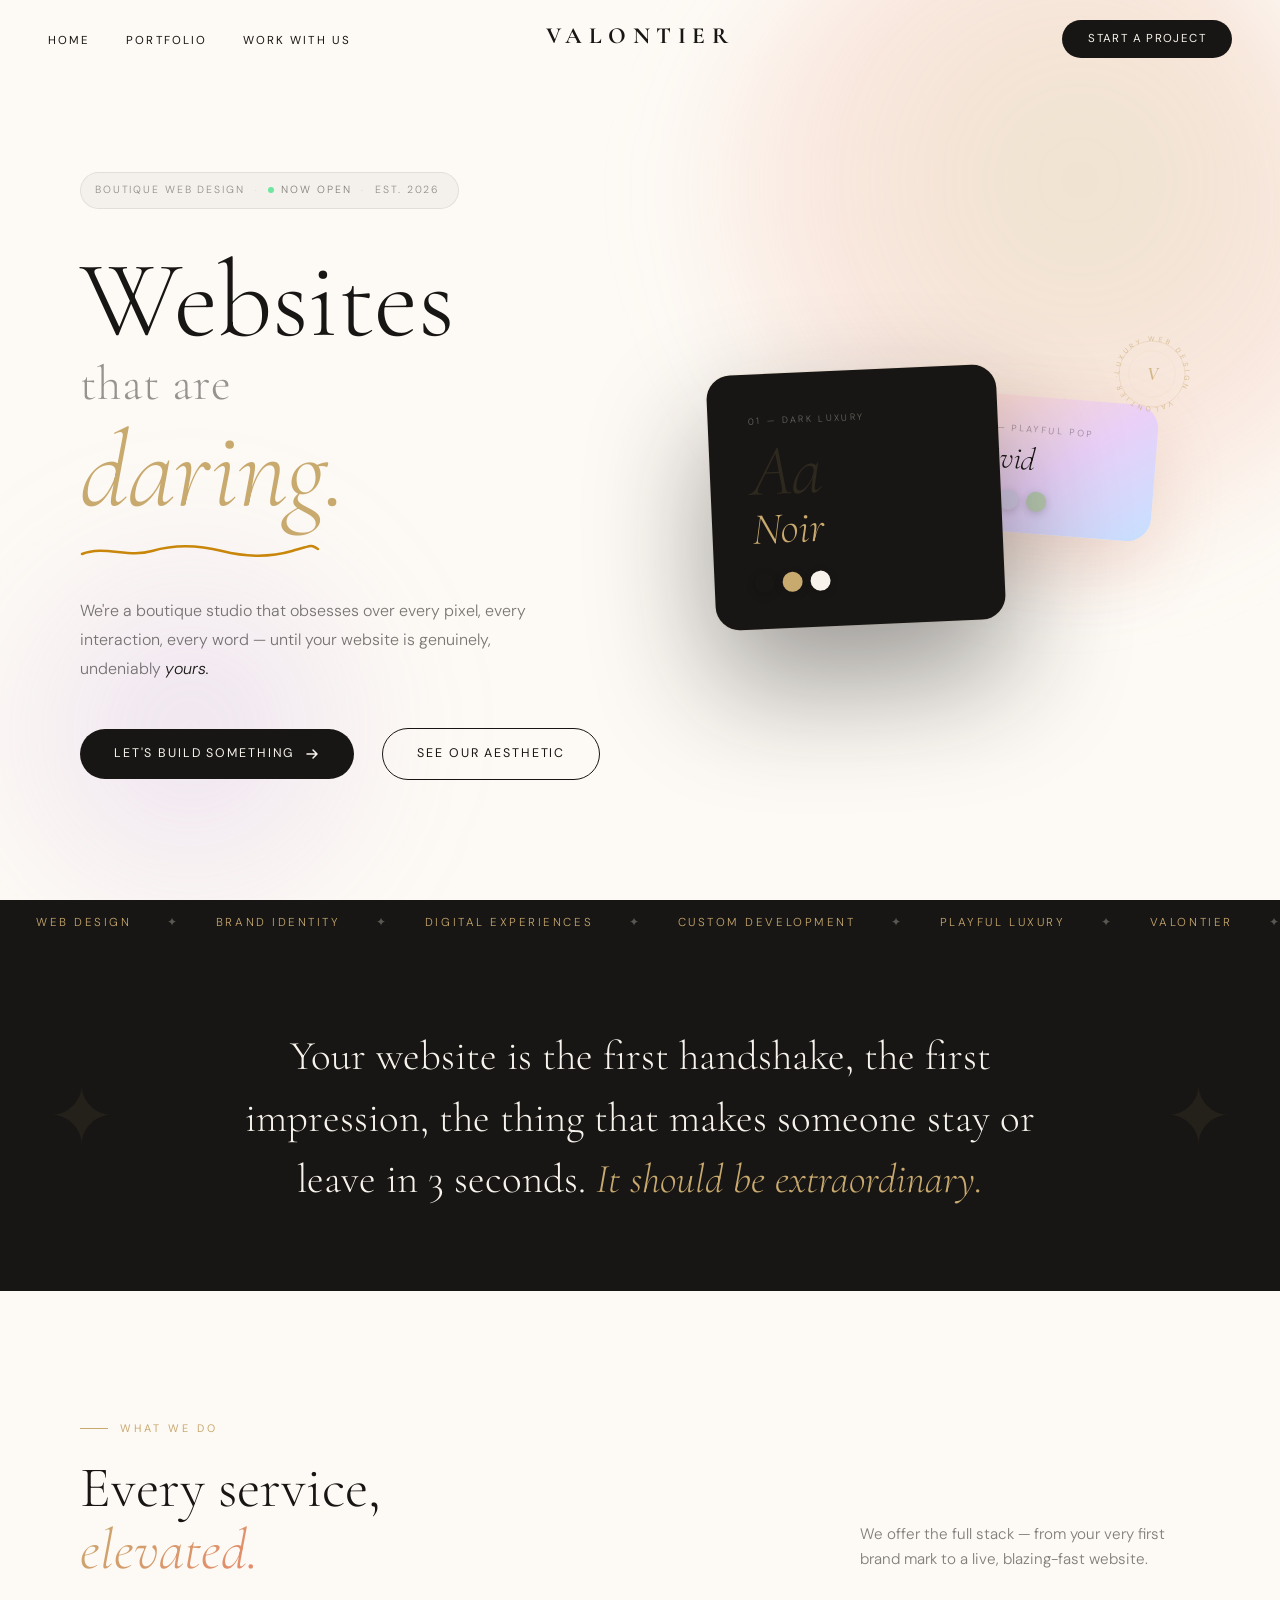
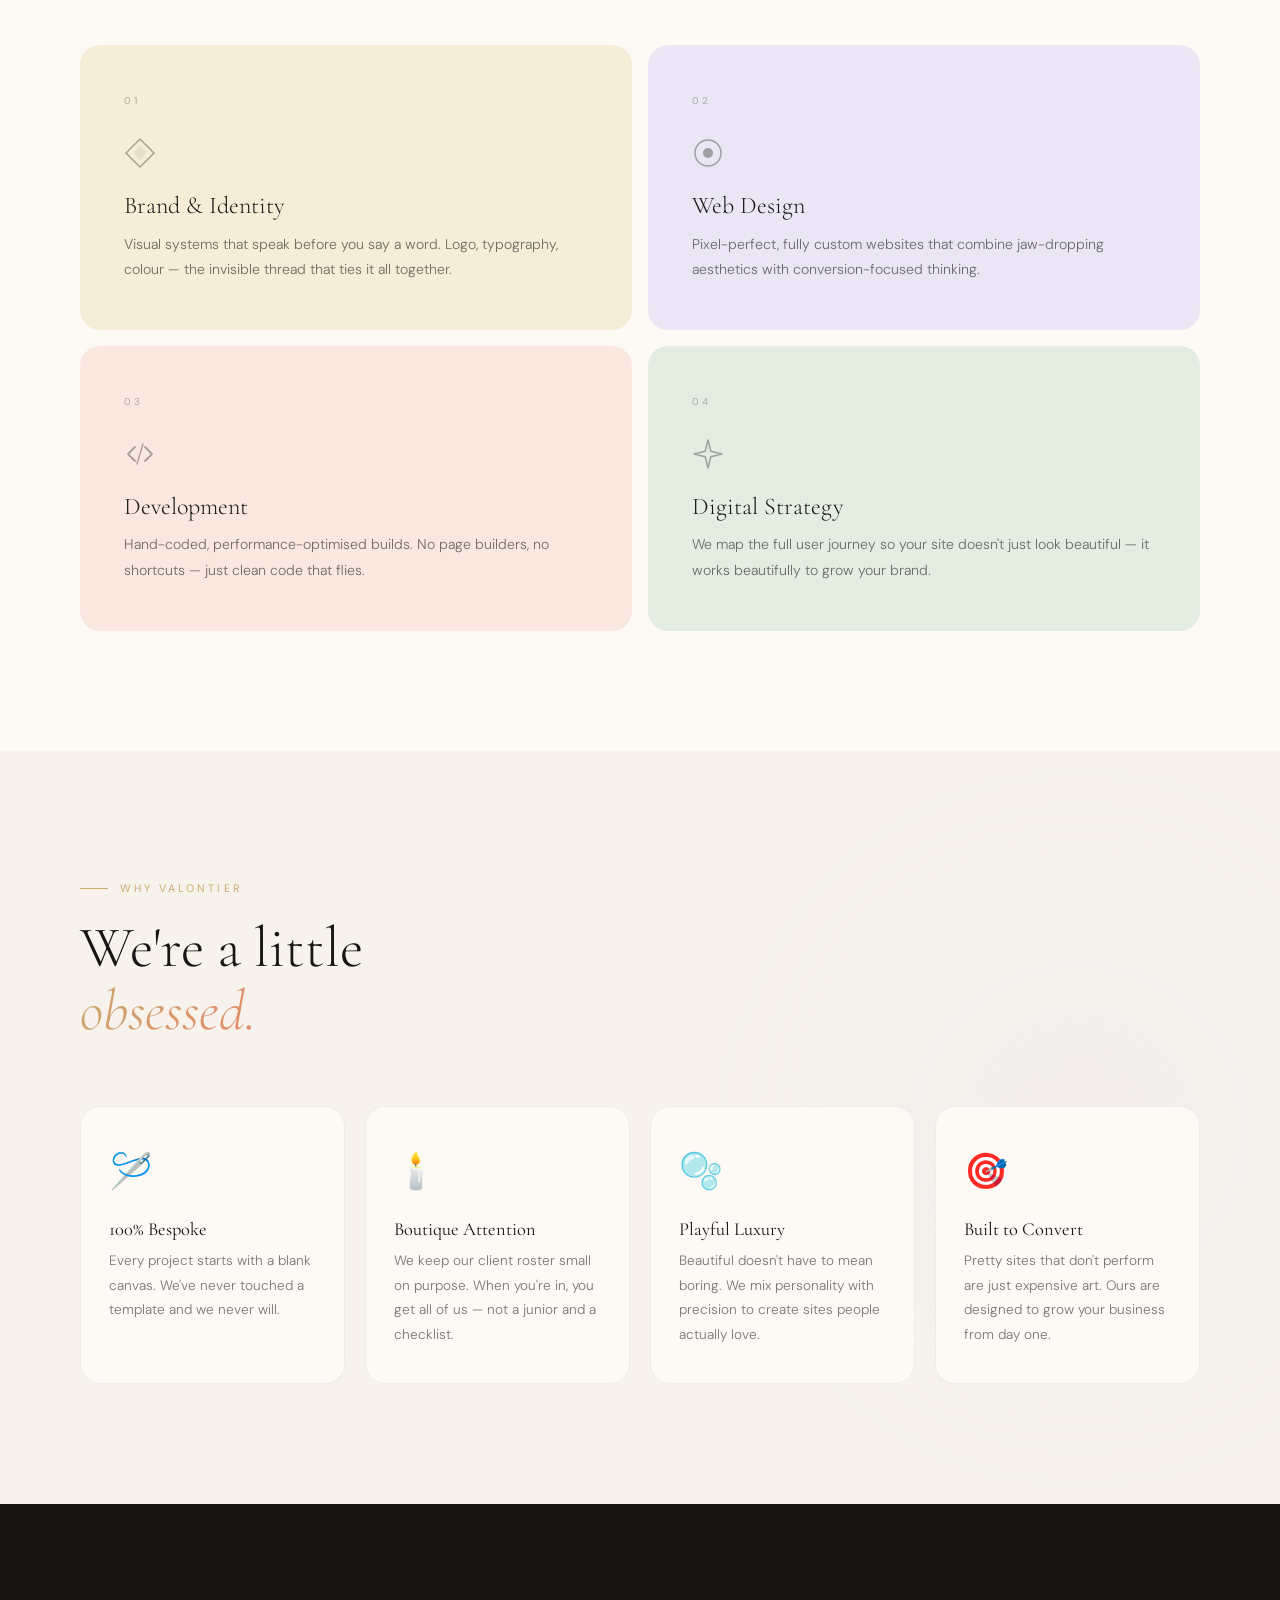
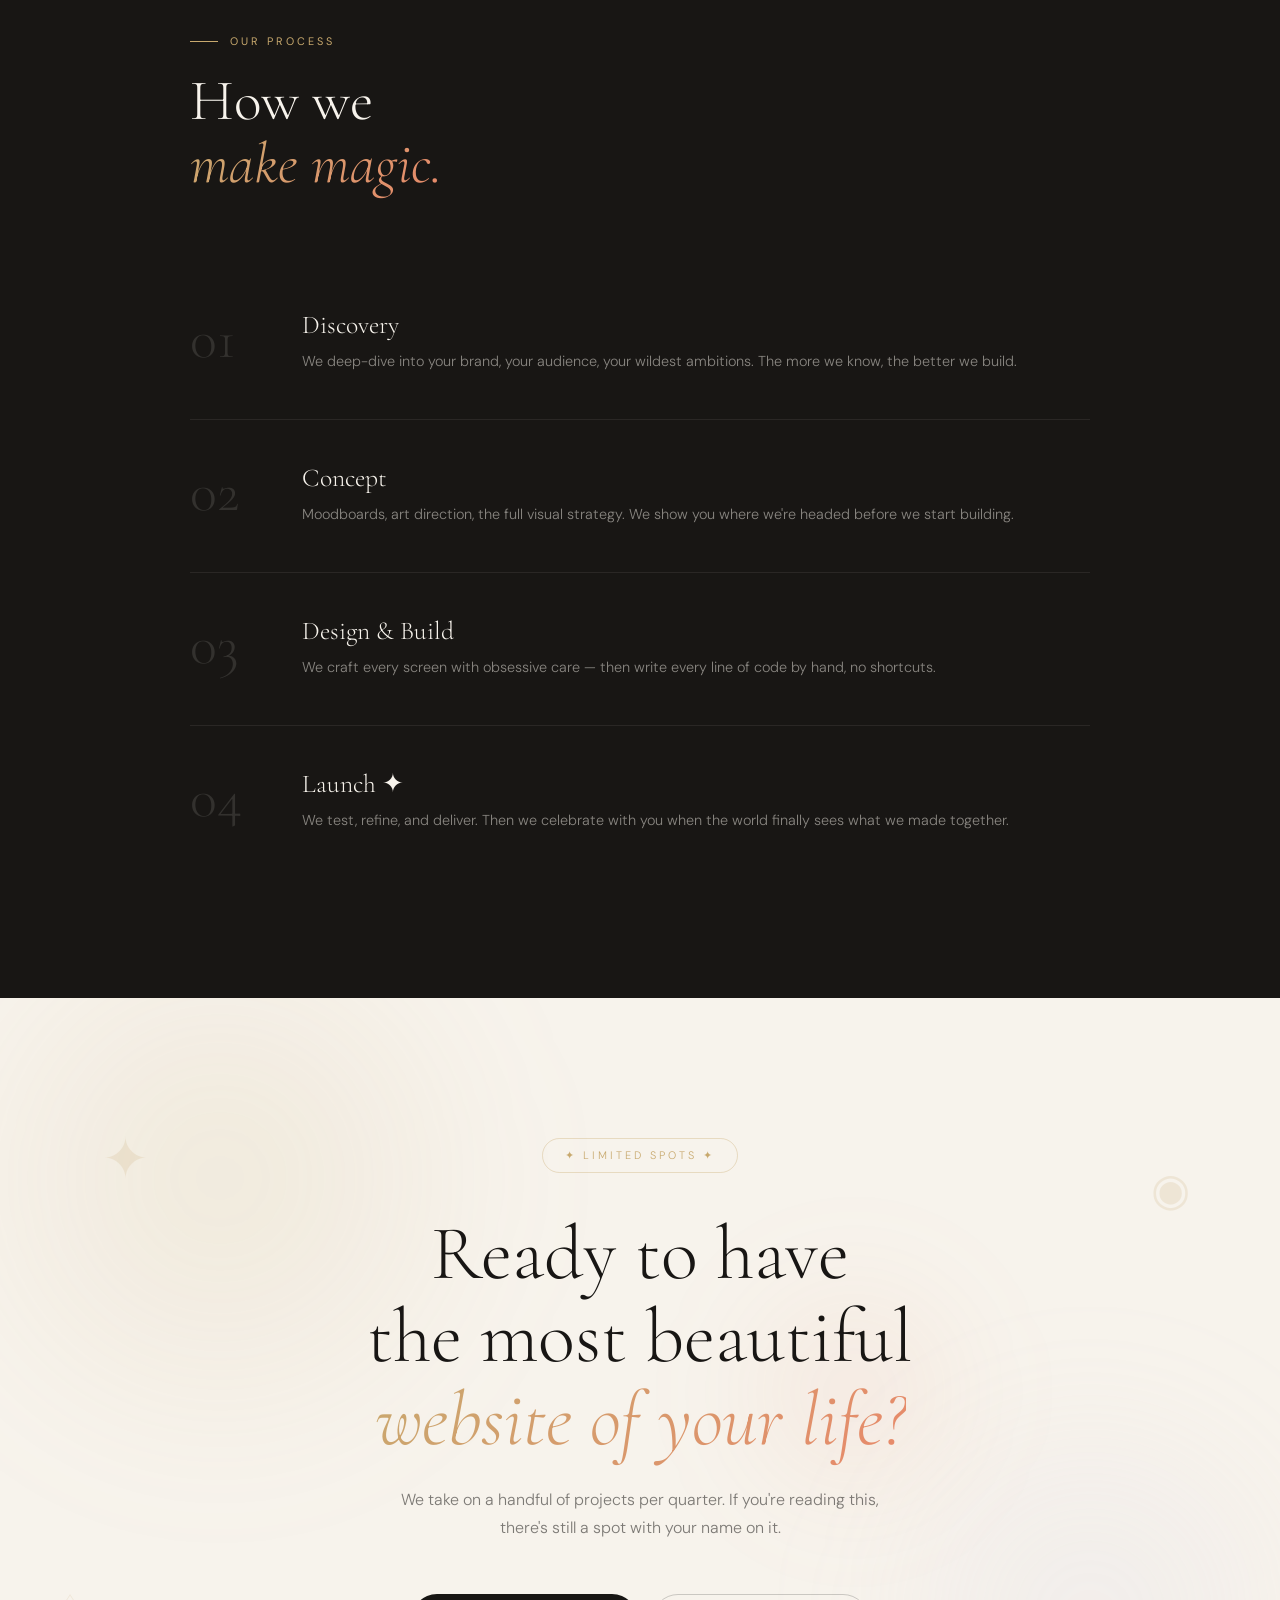
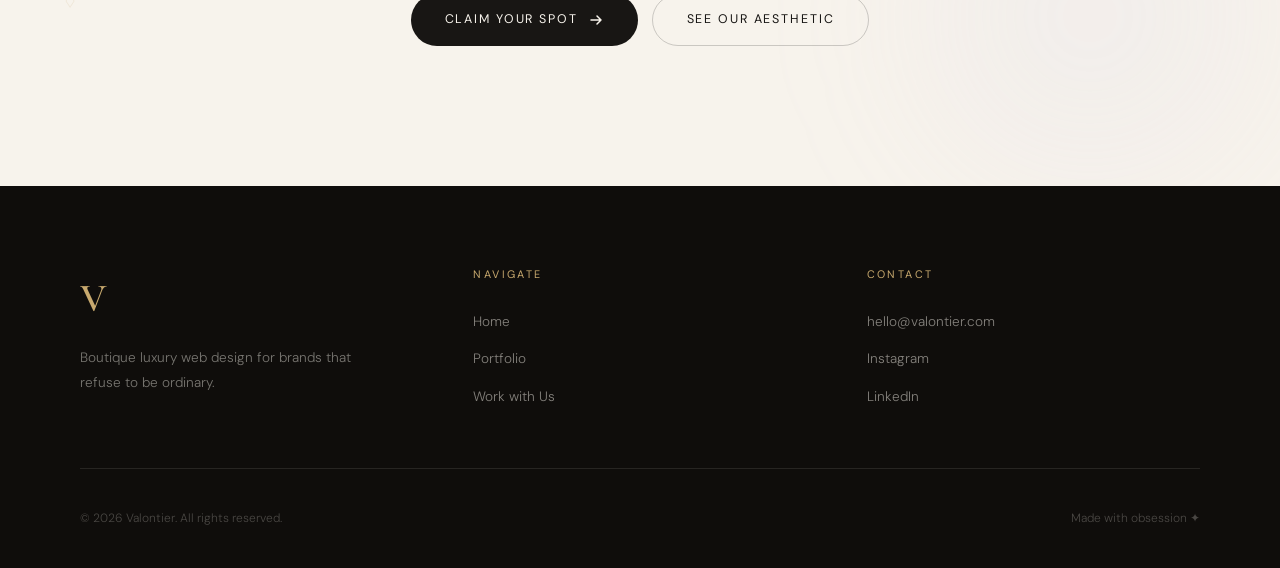
==== commit d942521f: "Smooth word swap animation + apple-touch-icon favicon - Replace janky animation reset with two-slot " ====
--- a/index.html
+++ b/index.html
@@ -41,8 +41,8 @@
   }
   </script>
 
-  <link rel="icon" type="image/svg+xml" href="favicon.svg" />
   <link rel="icon" type="image/png" href="valontierLogo.png" />
+  <link rel="apple-touch-icon" href="valontierLogo.png" />
   <link rel="stylesheet" href="styles.css" />
   <link rel="stylesheet" href="home.css" />
 </head>
@@ -99,7 +99,8 @@
           <span class="h1-top">Websites</span>
           <span class="h1-mid">that are</span>
           <span class="h1-swap-wrap">
-            <em class="h1-swap" id="wordSwap">beautiful.</em>
+            <em class="h1-swap swap-in" id="wordSwapA">beautiful.</em>
+            <em class="h1-swap swap-enter" id="wordSwapB" aria-hidden="true"></em>
           </span>
         </h1>
 
--- a/styles.css
+++ b/styles.css
@@ -90,7 +90,9 @@
   flex: 1;
 }
 
-.nav-left a {
+.nav-left a,
+.nav-left a:visited,
+.nav-left a:hover {
   text-decoration: none;
   color: var(--charcoal);
   font-size: 0.72rem;
@@ -221,30 +223,9 @@
 .hamburger.open span:nth-child(2) { opacity: 0; transform: scaleX(0); }
 .hamburger.open span:nth-child(3) { transform: translateY(-6.5px) rotate(-45deg); }
 
-/* Mobile nav overlay */
+/* Mobile nav overlay — hidden by default, only shown on mobile */
 .mobile-menu {
-  display: flex;
-  flex-direction: column;
-  gap: 0;
-  position: fixed;
-  top: 56px;
-  left: 0;
-  right: 0;
-  background: var(--cream);
-  padding: 16px 24px 28px;
-  z-index: 999;
-  opacity: 0;
-  pointer-events: none;
-  transform: translateY(-8px);
-  transition: opacity 0.25s var(--ease), transform 0.25s var(--ease);
-  border-bottom: 1px solid rgba(24,22,20,0.08);
-  box-shadow: 0 12px 40px rgba(24,22,20,0.1);
-}
-
-.mobile-menu.open {
-  opacity: 1;
-  pointer-events: auto;
-  transform: translateY(0);
+  display: none;
 }
 
 .mobile-menu a:not(.btn) {
@@ -270,9 +251,32 @@
   text-align: center;
 }
 
-/* Only show on desktop */
-@media (min-width: 769px) {
-  .mobile-menu { display: none !important; }
+/* Only show on mobile */
+@media (max-width: 768px) {
+  .mobile-menu {
+    display: flex;
+    flex-direction: column;
+    gap: 0;
+    position: fixed;
+    top: 56px;
+    left: 0;
+    right: 0;
+    background: var(--cream);
+    padding: 16px 24px 28px;
+    z-index: 999;
+    opacity: 0;
+    pointer-events: none;
+    transform: translateY(-8px);
+    transition: opacity 0.25s var(--ease), transform 0.25s var(--ease);
+    border-bottom: 1px solid rgba(24,22,20,0.08);
+    box-shadow: 0 12px 40px rgba(24,22,20,0.1);
+  }
+
+  .mobile-menu.open {
+    opacity: 1;
+    pointer-events: auto;
+    transform: translateY(0);
+  }
 }
 
 /* ========================
--- a/home.css
+++ b/home.css
@@ -87,24 +87,28 @@
 
 /* Meta line */
 .hero-meta {
-  display: flex;
+  display: inline-flex;
   align-items: center;
-  gap: 12px;
-  font-size: 0.68rem;
-  letter-spacing: 0.22em;
+  gap: 10px;
+  font-size: 0.65rem;
+  letter-spacing: 0.18em;
   text-transform: uppercase;
   color: rgba(24,22,20,0.45);
   margin-bottom: 40px;
+  background: rgba(24,22,20,0.04);
+  border: 1px solid rgba(24,22,20,0.08);
+  border-radius: 100px;
+  padding: 9px 18px 9px 14px;
 }
 
 .hero-meta-line {
-  width: 32px;
-  height: 1px;
-  background: var(--gold);
-  flex-shrink: 0;
-}
-
-.hero-meta-dot { color: var(--gold); }
+  display: none;
+}
+
+.hero-meta-dot {
+  color: rgba(24,22,20,0.2);
+  font-size: 0.5rem;
+}
 
 /* Main headline */
 .hero-h1 {
@@ -132,34 +136,47 @@
   line-height: 1;
 }
 
-/* Swap word wrap — font-size set here so height: em is relative to the right value */
+/* Swap word wrap */
 .h1-swap-wrap {
   display: block;
   font-size: clamp(4.5rem, 8.5vw, 9.5rem);
   height: 1.15em;
   overflow: hidden;
-}
-
+  position: relative;
+}
+
+/* Both slots sit in the same space */
 .h1-swap {
   display: block;
   font-style: italic;
   line-height: 1.05;
   padding-bottom: 0.04em;
   color: var(--gold);
-  animation: swapIn 0.55s cubic-bezier(0.34,1.56,0.64,1) both;
-}
-
-@keyframes swapIn {
-  from { transform: translateY(105%); }
-  to   { transform: translateY(0); }
-}
-
-.h1-swap.exit {
-  animation: swapOut 0.35s ease-in forwards;
-}
-
-@keyframes swapOut {
-  to { transform: translateY(-105%); }
+  position: absolute;
+  left: 0;
+  top: 0;
+  width: 100%;
+  will-change: transform, opacity;
+  transition: transform 0.55s cubic-bezier(0.34,1.56,0.64,1), opacity 0.4s ease;
+}
+
+/* Visible state */
+.h1-swap.swap-in {
+  transform: translateY(0);
+  opacity: 1;
+}
+
+/* Entering from below */
+.h1-swap.swap-enter {
+  transform: translateY(100%);
+  opacity: 0;
+}
+
+/* Exiting upward */
+.h1-swap.swap-exit {
+  transform: translateY(-100%);
+  opacity: 0;
+  transition: transform 0.38s ease-in, opacity 0.3s ease;
 }
 
 /* Squiggle */
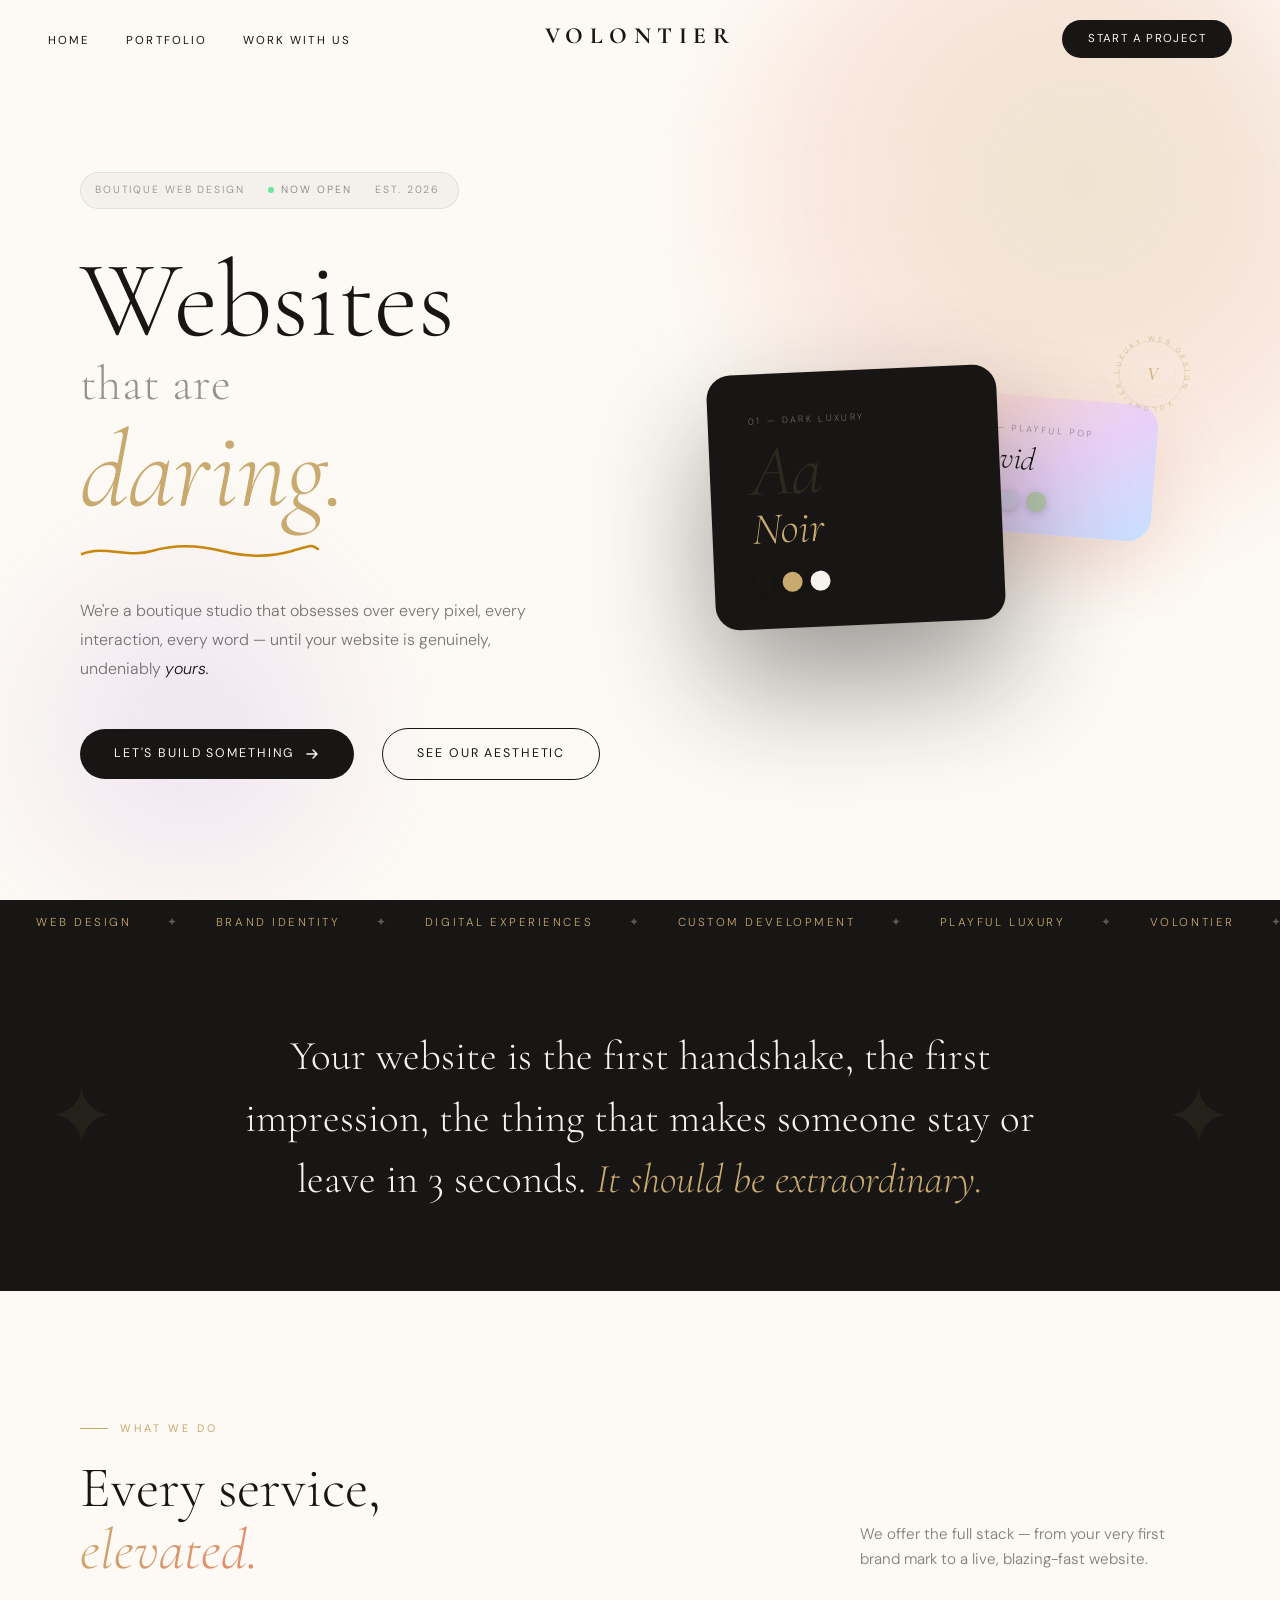
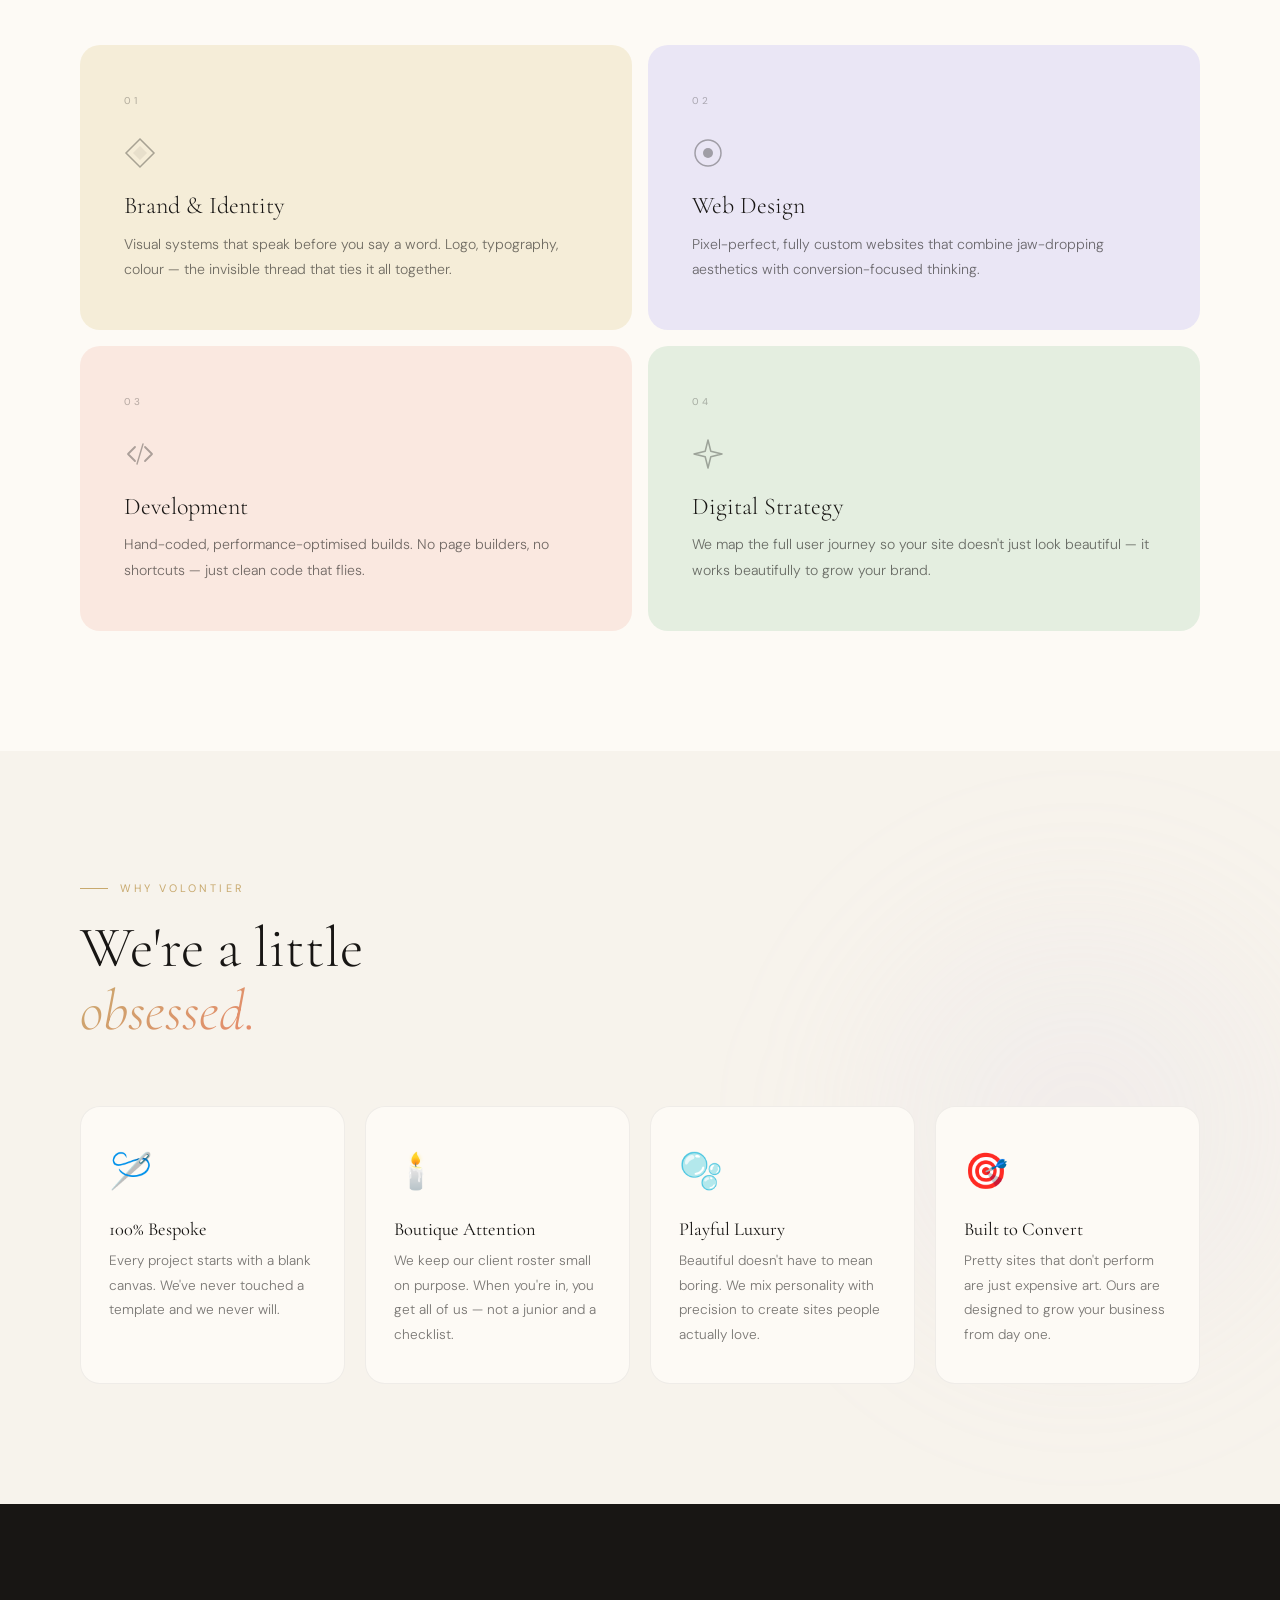
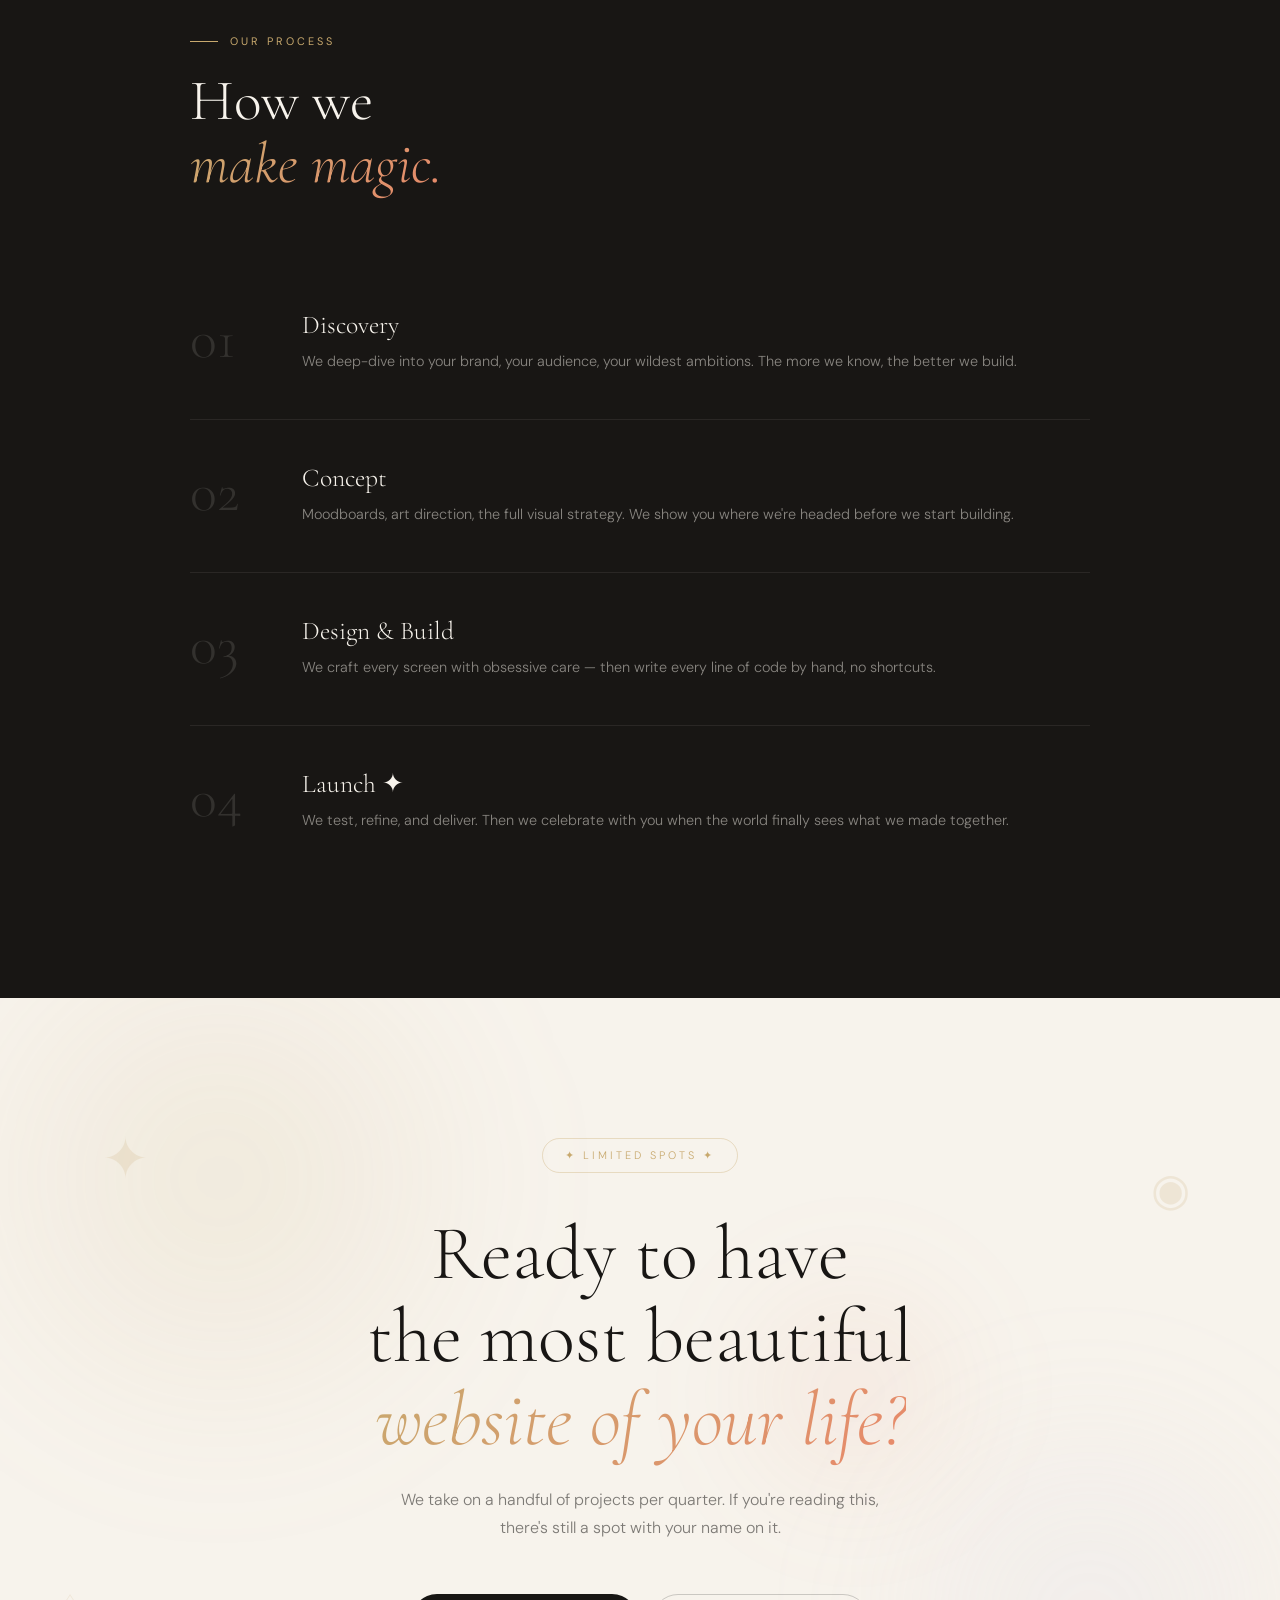
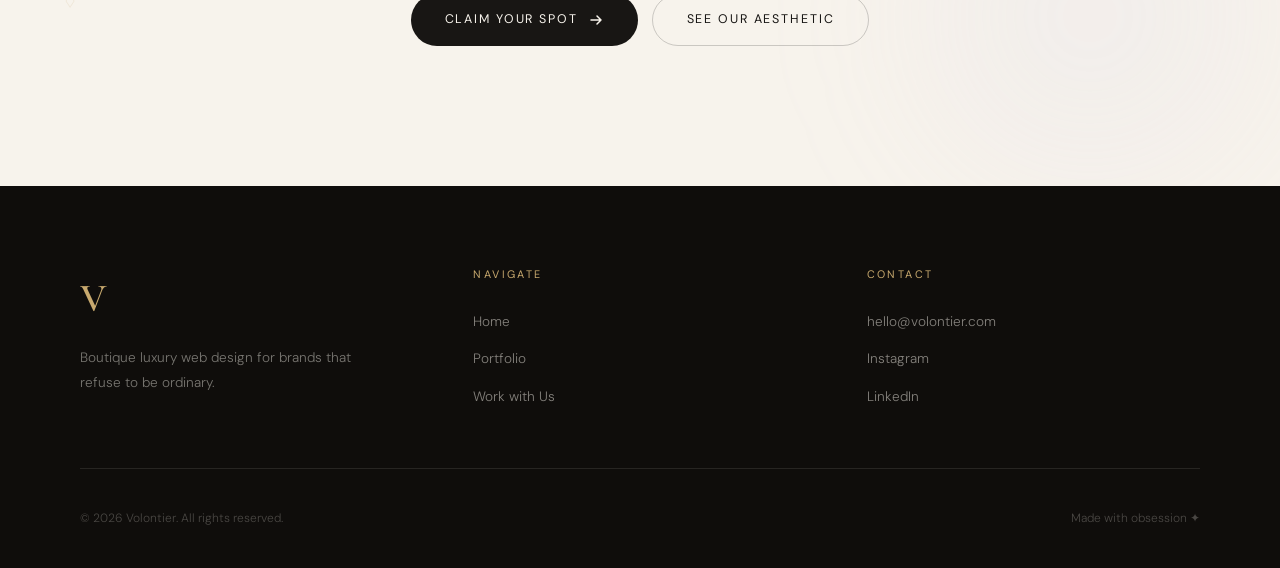
==== commit 0c58b9d9: "Rebrand Valontier → Volontier across entire site Updates all text, SEO meta, Open Graph, Twitter car" ====
--- a/index.html
+++ b/index.html
@@ -3,36 +3,36 @@
 <head>
   <meta charset="UTF-8" />
   <meta name="viewport" content="width=device-width, initial-scale=1.0" />
-  <title>Valontier — Luxury Boutique Web Design Studio</title>
-  <meta name="description" content="Valontier is a boutique luxury web design studio crafting bespoke websites for brands that refuse to be ordinary. Custom design, brand identity & development — built from scratch, every time." />
+  <title>Volontier — Luxury Boutique Web Design Studio</title>
+  <meta name="description" content="Volontier is a boutique luxury web design studio crafting bespoke websites for brands that refuse to be ordinary. Custom design, brand identity & development — built from scratch, every time." />
   <meta name="keywords" content="luxury web design, boutique web design studio, custom website design, bespoke web development, luxury brand website, high-end web design agency" />
   <meta name="robots" content="index, follow" />
-  <link rel="canonical" href="https://valontier.com/" />
+  <link rel="canonical" href="https://volontier.com/" />
 
   <!-- Open Graph -->
   <meta property="og:type" content="website" />
-  <meta property="og:url" content="https://valontier.com/" />
-  <meta property="og:title" content="Valontier — Luxury Boutique Web Design Studio" />
+  <meta property="og:url" content="https://volontier.com/" />
+  <meta property="og:title" content="Volontier — Luxury Boutique Web Design Studio" />
   <meta property="og:description" content="Boutique web design for brands that refuse to be ordinary. Custom websites built from scratch — every pixel obsessed over, every interaction intentional." />
-  <meta property="og:image" content="https://valontier.com/valontierLogo.png" />
-  <meta property="og:site_name" content="Valontier" />
+  <meta property="og:image" content="https://volontier.com/VolontierLogo.png" />
+  <meta property="og:site_name" content="Volontier" />
 
   <!-- Twitter Card -->
   <meta name="twitter:card" content="summary_large_image" />
-  <meta name="twitter:title" content="Valontier — Luxury Boutique Web Design Studio" />
+  <meta name="twitter:title" content="Volontier — Luxury Boutique Web Design Studio" />
   <meta name="twitter:description" content="Boutique web design for brands that refuse to be ordinary. Custom websites built from scratch." />
-  <meta name="twitter:image" content="https://valontier.com/valontierLogo.png" />
+  <meta name="twitter:image" content="https://volontier.com/VolontierLogo.png" />
 
   <!-- JSON-LD Structured Data -->
   <script type="application/ld+json">
   {
     "@context": "https://schema.org",
     "@type": "ProfessionalService",
-    "name": "Valontier",
+    "name": "Volontier",
     "description": "Boutique luxury web design studio crafting bespoke digital experiences for brands that refuse to be ordinary.",
-    "url": "https://valontier.com",
-    "logo": "https://valontier.com/valontierLogo.png",
-    "email": "hello@valontier.com",
+    "url": "https://volontier.com",
+    "logo": "https://volontier.com/VolontierLogo.png",
+    "email": "hello@volontier.com",
     "foundingDate": "2026",
     "serviceType": ["Web Design", "Brand Identity", "Web Development", "Digital Strategy", "E-Commerce"],
     "areaServed": "Worldwide",
@@ -41,8 +41,8 @@
   }
   </script>
 
-  <link rel="icon" type="image/png" href="valontierLogo.png" />
-  <link rel="apple-touch-icon" href="valontierLogo.png" />
+  <link rel="icon" type="image/png" href="VolontierLogo.png" />
+  <link rel="apple-touch-icon" href="VolontierLogo.png" />
   <link rel="stylesheet" href="styles.css" />
   <link rel="stylesheet" href="home.css" />
 </head>
@@ -57,7 +57,7 @@
       <li><a href="signup.html">Work with Us</a></li>
     </ul>
     <a href="index.html" class="nav-wordmark">
-      <span class="nav-wordmark-text">Valontier</span>
+      <span class="nav-wordmark-text">Volontier</span>
     </a>
     <div class="nav-right">
       <a href="signup.html" class="nav-cta">Start a Project</a>
@@ -99,8 +99,7 @@
           <span class="h1-top">Websites</span>
           <span class="h1-mid">that are</span>
           <span class="h1-swap-wrap">
-            <em class="h1-swap swap-in" id="wordSwapA">beautiful.</em>
-            <em class="h1-swap swap-enter" id="wordSwapB" aria-hidden="true"></em>
+            <em class="h1-swap" id="wordSwap">beautiful.</em>
           </span>
         </h1>
 
@@ -145,7 +144,7 @@
             <circle cx="70" cy="70" r="48" fill="none" stroke="#C8A96E" stroke-width="0.8" opacity="0.5"/>
             <circle cx="70" cy="70" r="34" fill="none" stroke="#C8A96E" stroke-width="0.5" opacity="0.25"/>
             <text font-size="9.8" fill="#C8A96E" letter-spacing="4.6" font-family="DM Sans, sans-serif">
-              <textPath href="#sc">LUXURY WEB DESIGN · VALONTIER · </textPath>
+              <textPath href="#sc">LUXURY WEB DESIGN · VOLONTIER · </textPath>
             </text>
             <text x="70" y="70" text-anchor="middle" dominant-baseline="central"
               font-size="28" fill="#C8A96E"
@@ -193,13 +192,13 @@
       <span>Digital Experiences</span><span class="dot">✦</span>
       <span>Custom Development</span><span class="dot">✦</span>
       <span>Playful Luxury</span><span class="dot">✦</span>
-      <span>Valontier</span><span class="dot">✦</span>
+      <span>Volontier</span><span class="dot">✦</span>
       <span>Web Design</span><span class="dot">✦</span>
       <span>Brand Identity</span><span class="dot">✦</span>
       <span>Digital Experiences</span><span class="dot">✦</span>
       <span>Custom Development</span><span class="dot">✦</span>
       <span>Playful Luxury</span><span class="dot">✦</span>
-      <span>Valontier</span><span class="dot">✦</span>
+      <span>Volontier</span><span class="dot">✦</span>
     </div>
   </div>
 
@@ -276,7 +275,7 @@
     <div class="why-blob-bg"></div>
     <div class="why-inner">
       <div class="why-header reveal">
-        <div class="section-label">Why Valontier</div>
+        <div class="section-label">Why Volontier</div>
         <h2>We're a little<br><em>obsessed.</em></h2>
       </div>
       <div class="why-cards">
@@ -393,14 +392,14 @@
       <div class="footer-col">
         <h4>Contact</h4>
         <ul>
-          <li><a href="mailto:hello@valontier.com">hello@valontier.com</a></li>
+          <li><a href="mailto:hello@volontier.com">hello@volontier.com</a></li>
           <li><a href="#">Instagram</a></li>
           <li><a href="#">LinkedIn</a></li>
         </ul>
       </div>
     </div>
     <div class="footer-bottom">
-      <span>© 2026 Valontier. All rights reserved.</span>
+      <span>© 2026 Volontier. All rights reserved.</span>
       <span>Made with obsession ✦</span>
     </div>
   </footer>
--- a/styles.css
+++ b/styles.css
@@ -1,5 +1,5 @@
 /* ========================
-   VALONTIER — GLOBAL STYLES
+   VOLONTIER — GLOBAL STYLES
    ======================== */
 
 @import url('https://fonts.googleapis.com/css2?family=Cormorant+Garamond:ital,wght@0,300;0,400;0,600;1,300;1,400&family=DM+Sans:ital,wght@0,300;0,400;0,500;1,300&display=swap');
--- a/home.css
+++ b/home.css
@@ -142,41 +142,33 @@
   font-size: clamp(4.5rem, 8.5vw, 9.5rem);
   height: 1.15em;
   overflow: hidden;
-  position: relative;
-}
-
-/* Both slots sit in the same space */
+}
+
 .h1-swap {
   display: block;
   font-style: italic;
   line-height: 1.05;
   padding-bottom: 0.04em;
   color: var(--gold);
-  position: absolute;
-  left: 0;
-  top: 0;
-  width: 100%;
   will-change: transform, opacity;
-  transition: transform 0.55s cubic-bezier(0.34,1.56,0.64,1), opacity 0.4s ease;
-}
-
-/* Visible state */
-.h1-swap.swap-in {
-  transform: translateY(0);
-  opacity: 1;
-}
-
-/* Entering from below */
-.h1-swap.swap-enter {
-  transform: translateY(100%);
-  opacity: 0;
-}
-
-/* Exiting upward */
-.h1-swap.swap-exit {
-  transform: translateY(-100%);
-  opacity: 0;
-  transition: transform 0.38s ease-in, opacity 0.3s ease;
+}
+
+.h1-swap.entering {
+  animation: swapIn 0.55s cubic-bezier(0.34, 1.56, 0.64, 1) forwards;
+}
+
+.h1-swap.exiting {
+  animation: swapOut 0.35s ease-in forwards;
+}
+
+@keyframes swapIn {
+  from { transform: translateY(105%); opacity: 0; }
+  to   { transform: translateY(0);    opacity: 1; }
+}
+
+@keyframes swapOut {
+  from { transform: translateY(0);     opacity: 1; }
+  to   { transform: translateY(-105%); opacity: 0; }
 }
 
 /* Squiggle */
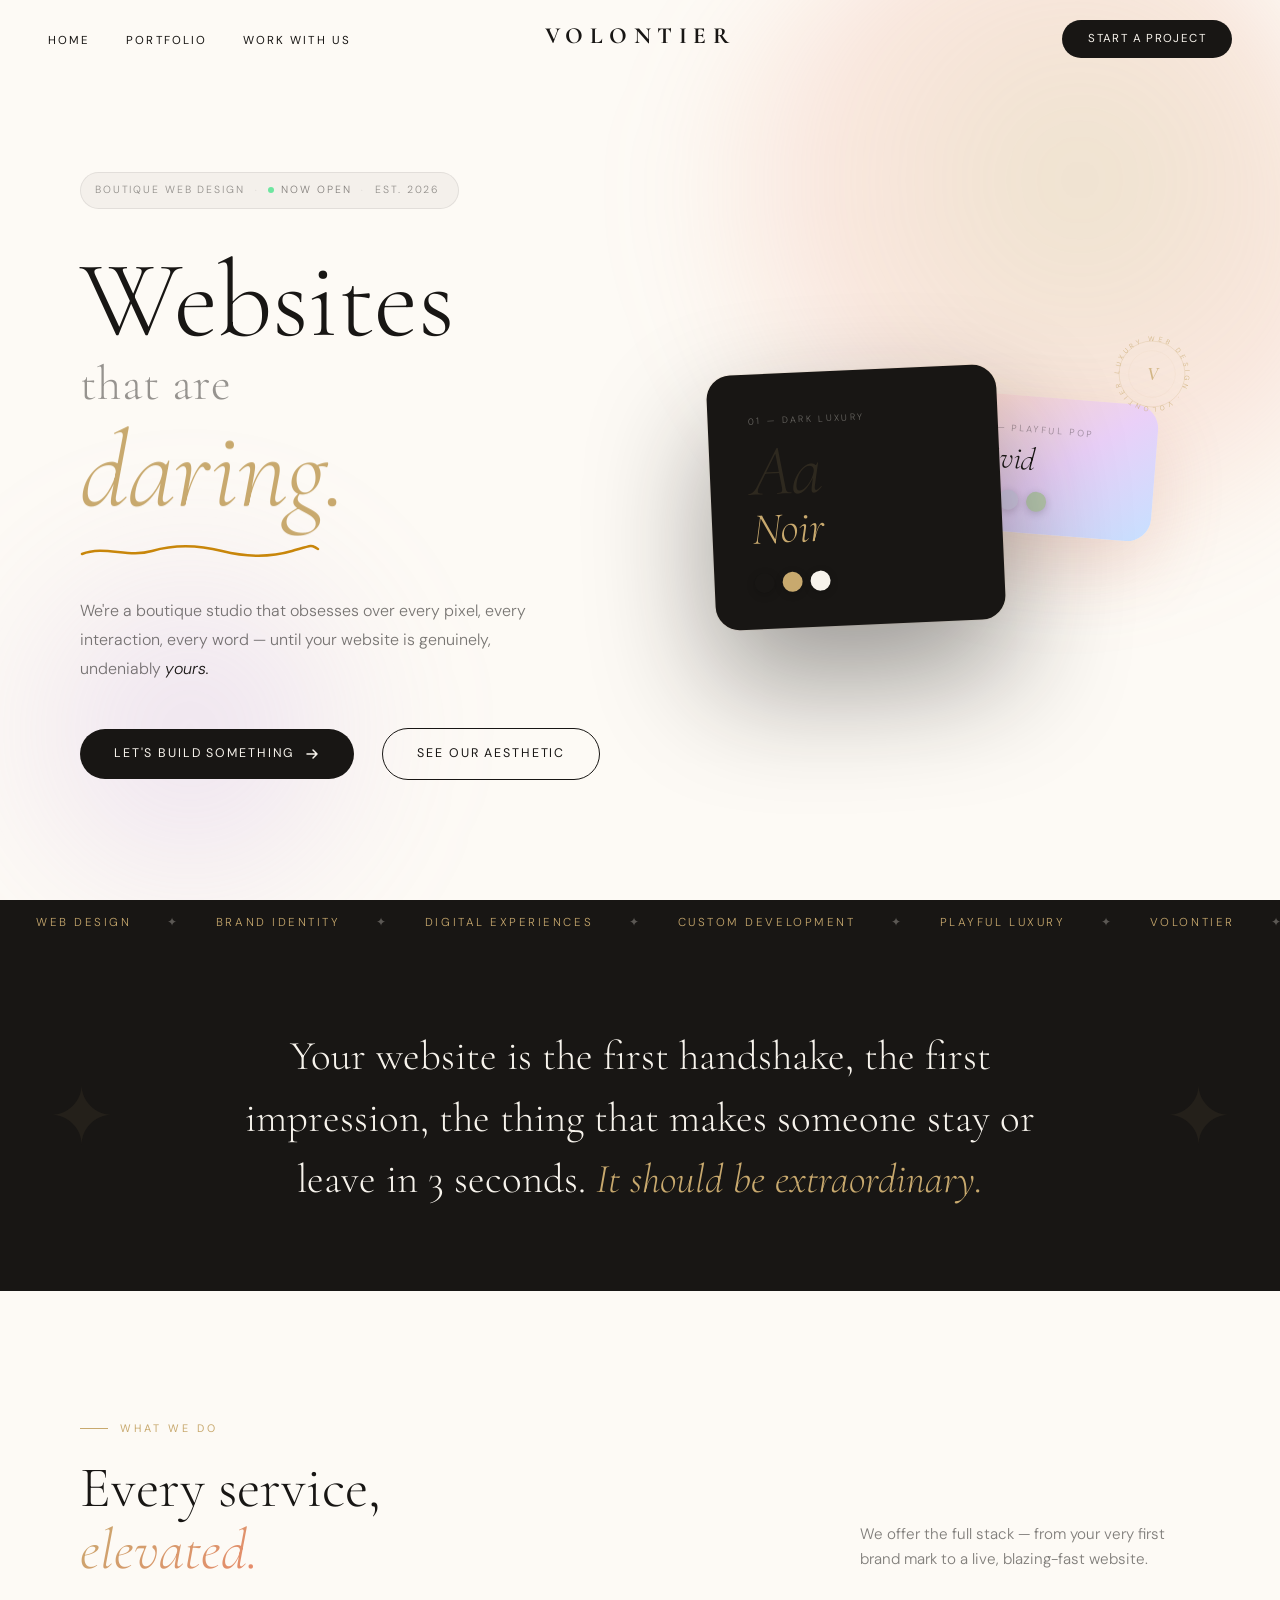
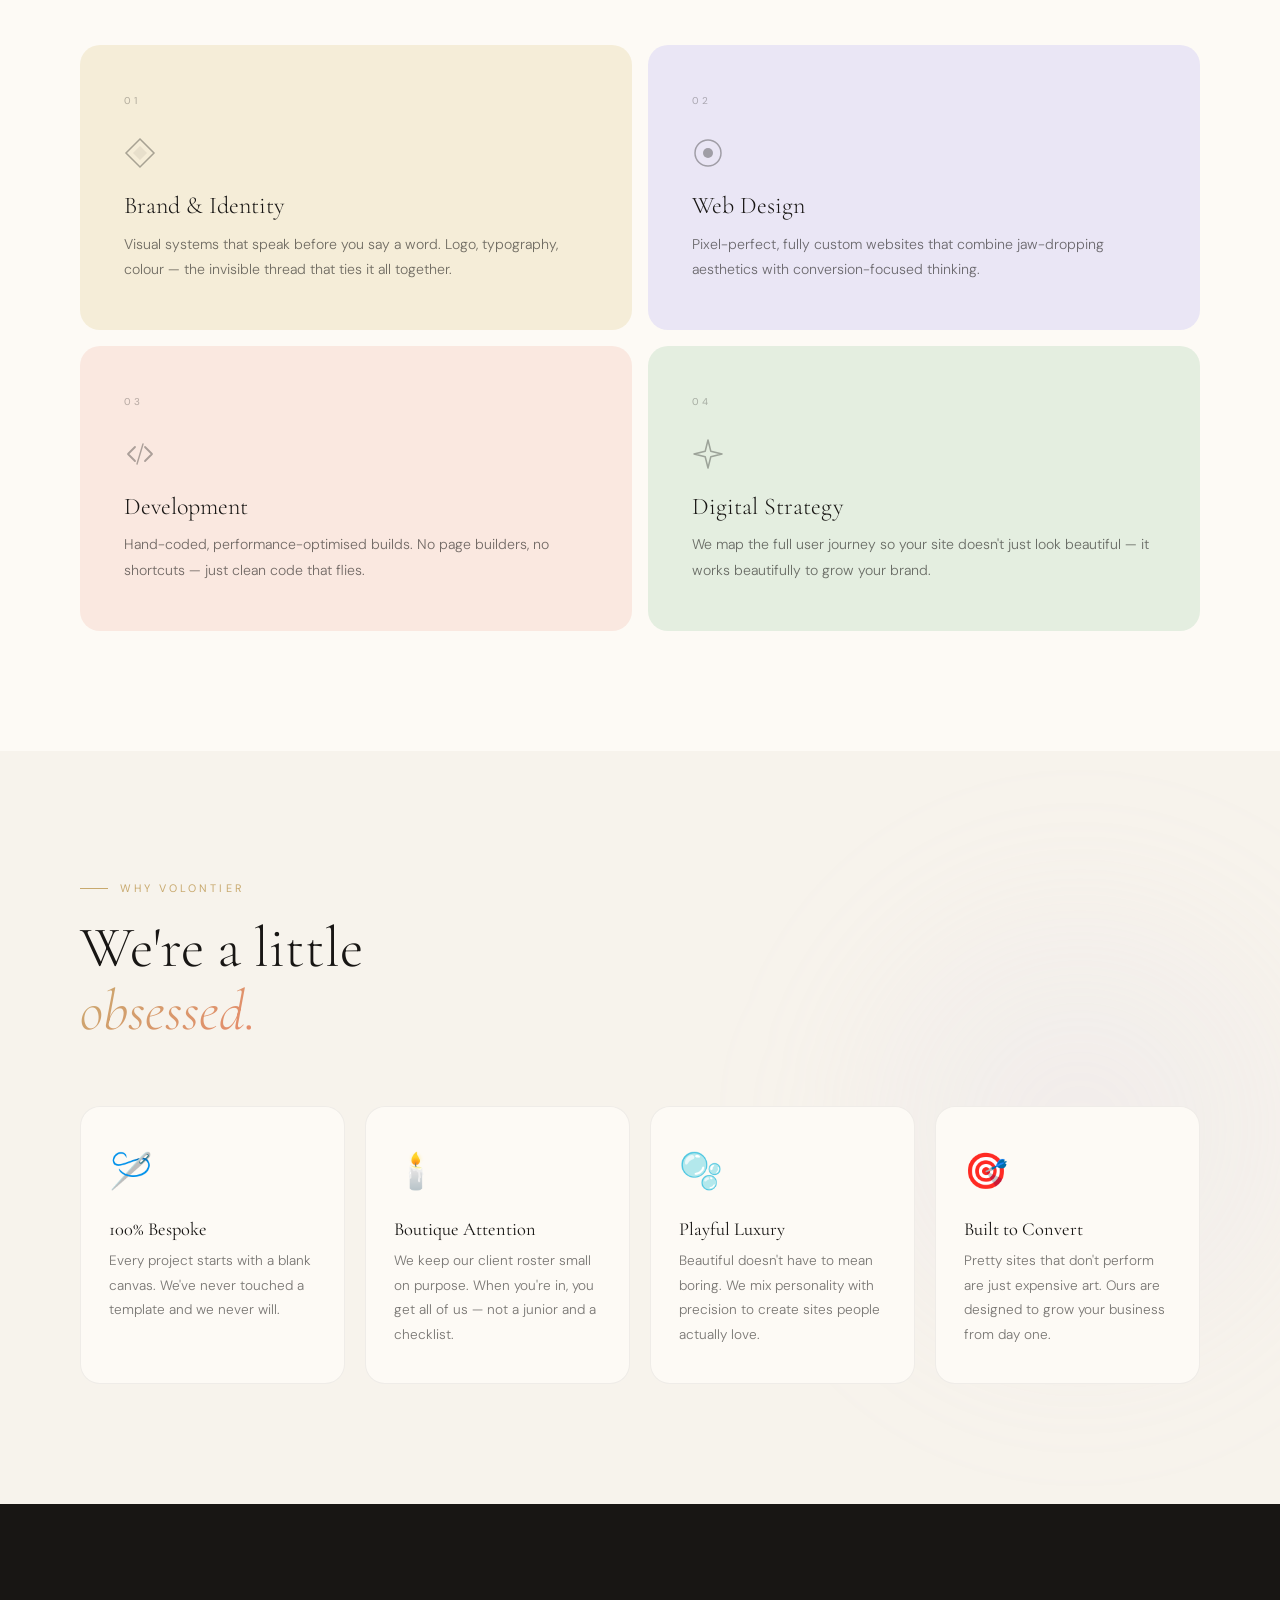
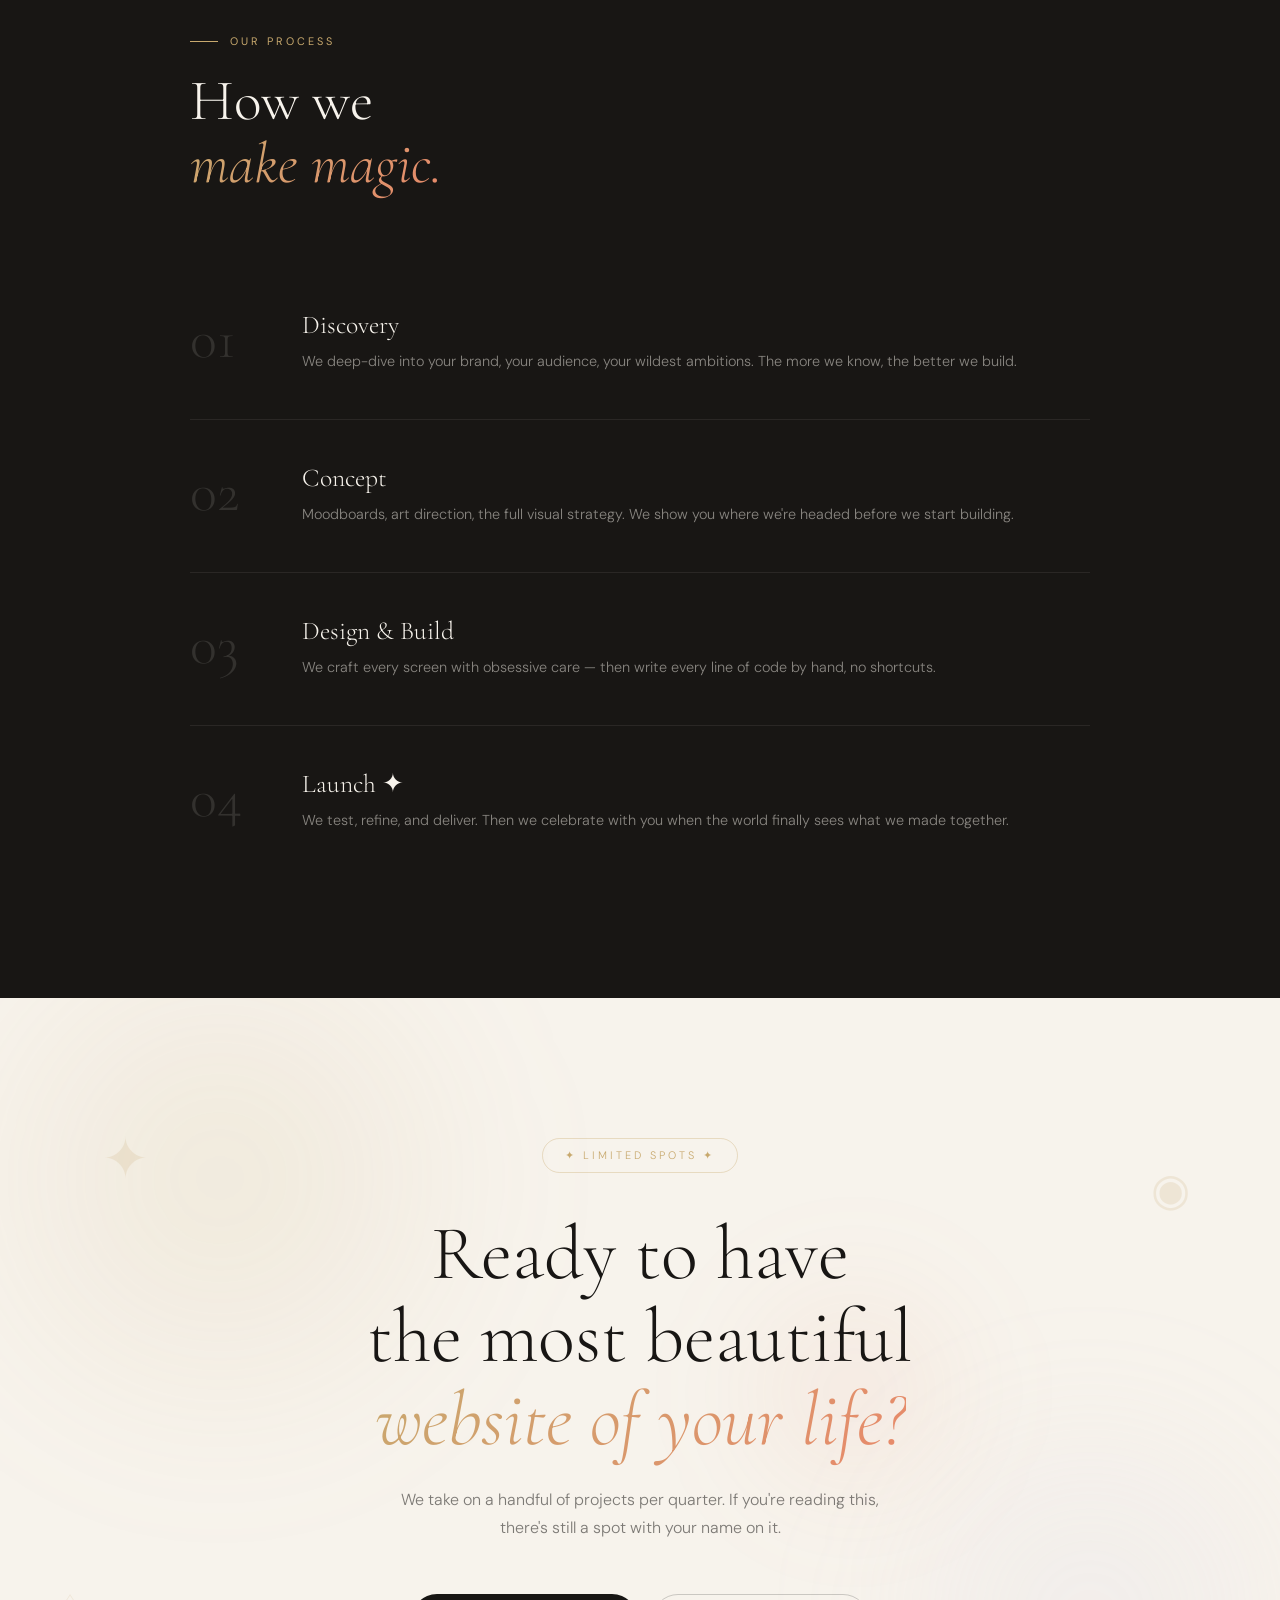
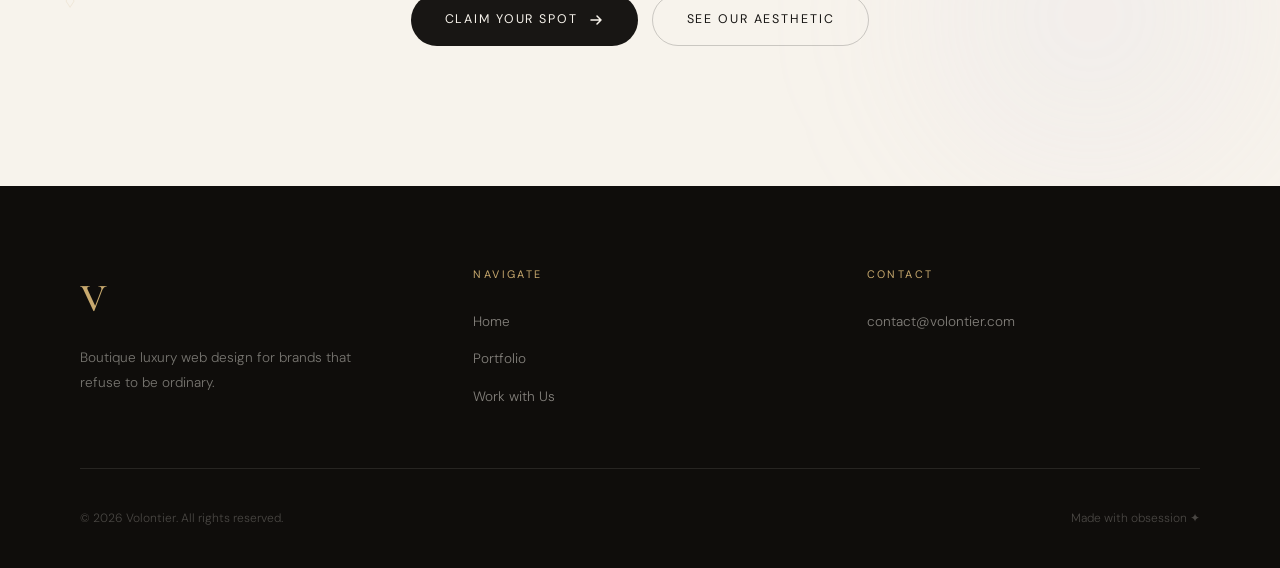
==== commit 04a822ee: "Remove Instagram/LinkedIn, update email, lower pricing tiers - Footer: remove Instagram and LinkedIn" ====
--- a/index.html
+++ b/index.html
@@ -32,7 +32,7 @@
     "description": "Boutique luxury web design studio crafting bespoke digital experiences for brands that refuse to be ordinary.",
     "url": "https://volontier.com",
     "logo": "https://volontier.com/VolontierLogo.png",
-    "email": "hello@volontier.com",
+    "email": "contact@volontier.com",
     "foundingDate": "2026",
     "serviceType": ["Web Design", "Brand Identity", "Web Development", "Digital Strategy", "E-Commerce"],
     "areaServed": "Worldwide",
@@ -392,9 +392,7 @@
       <div class="footer-col">
         <h4>Contact</h4>
         <ul>
-          <li><a href="mailto:hello@volontier.com">hello@volontier.com</a></li>
-          <li><a href="#">Instagram</a></li>
-          <li><a href="#">LinkedIn</a></li>
+          <li><a href="mailto:contact@volontier.com">contact@volontier.com</a></li>
         </ul>
       </div>
     </div>
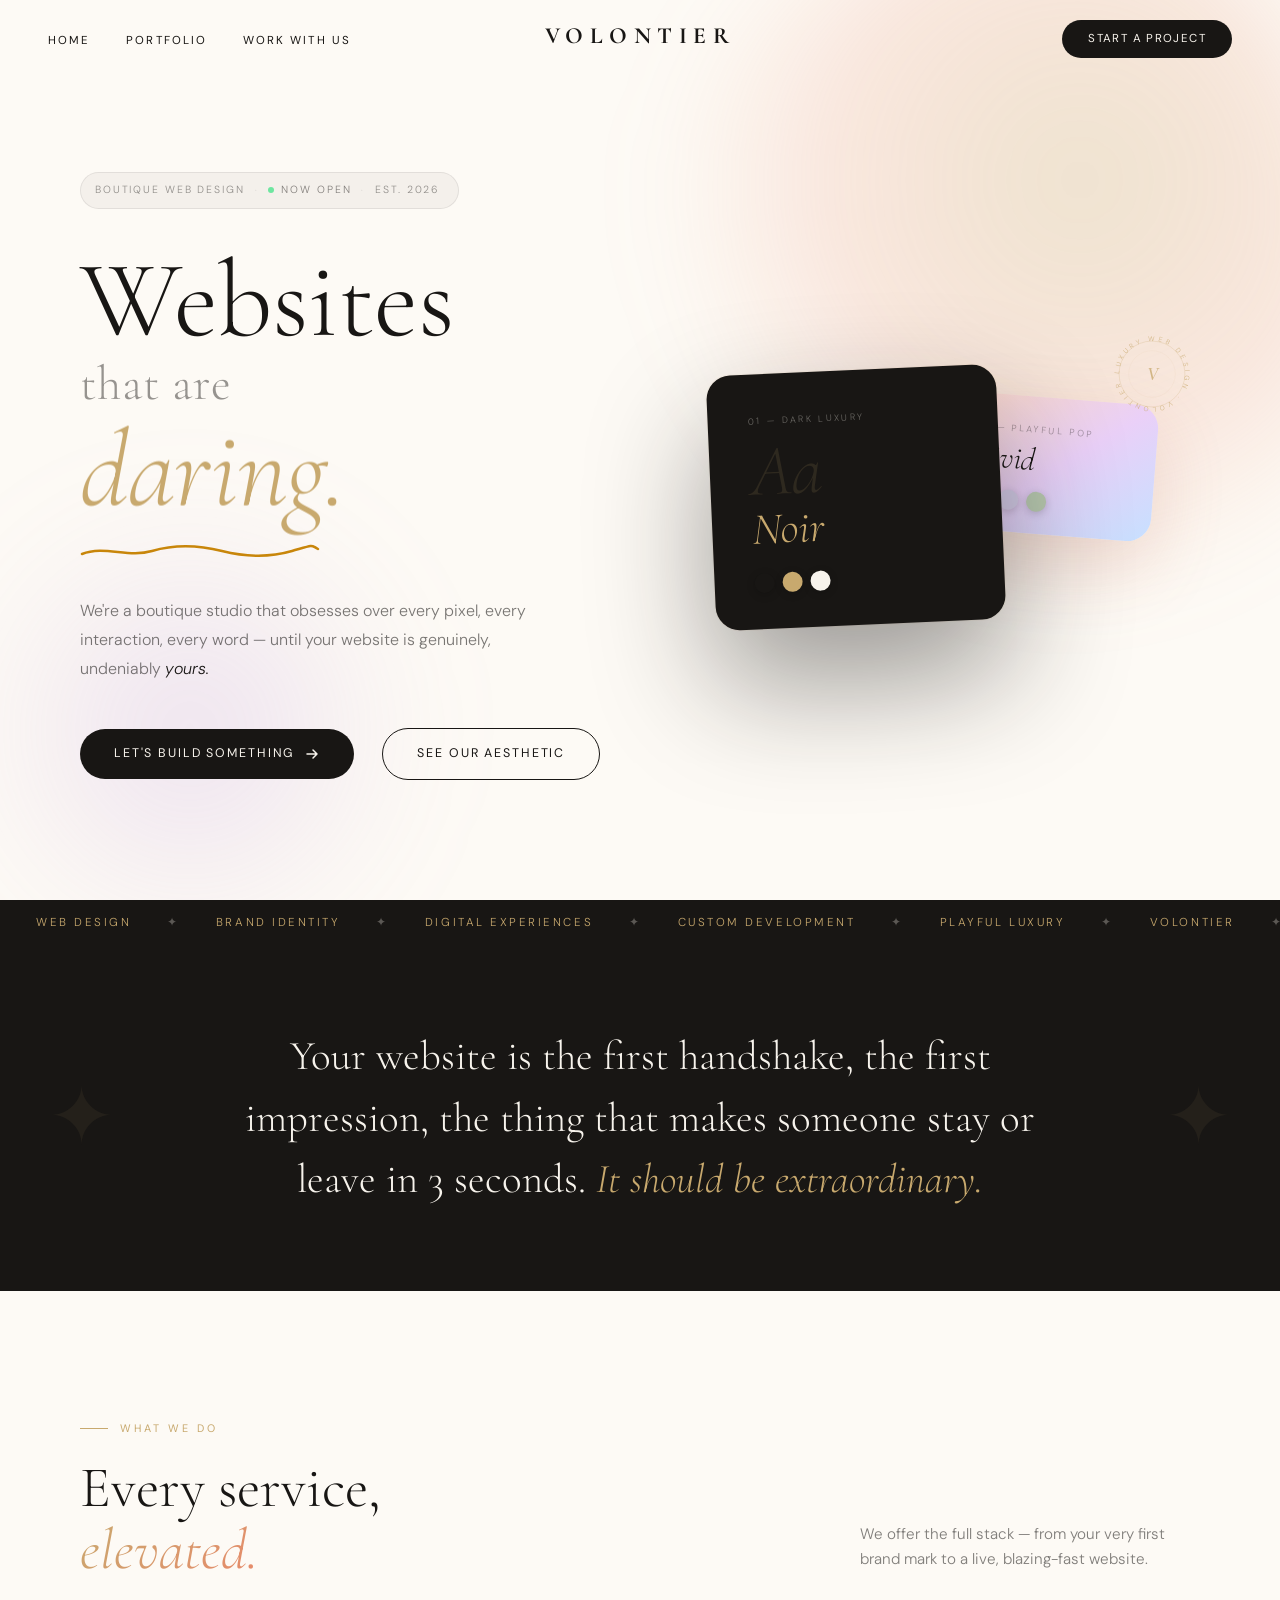
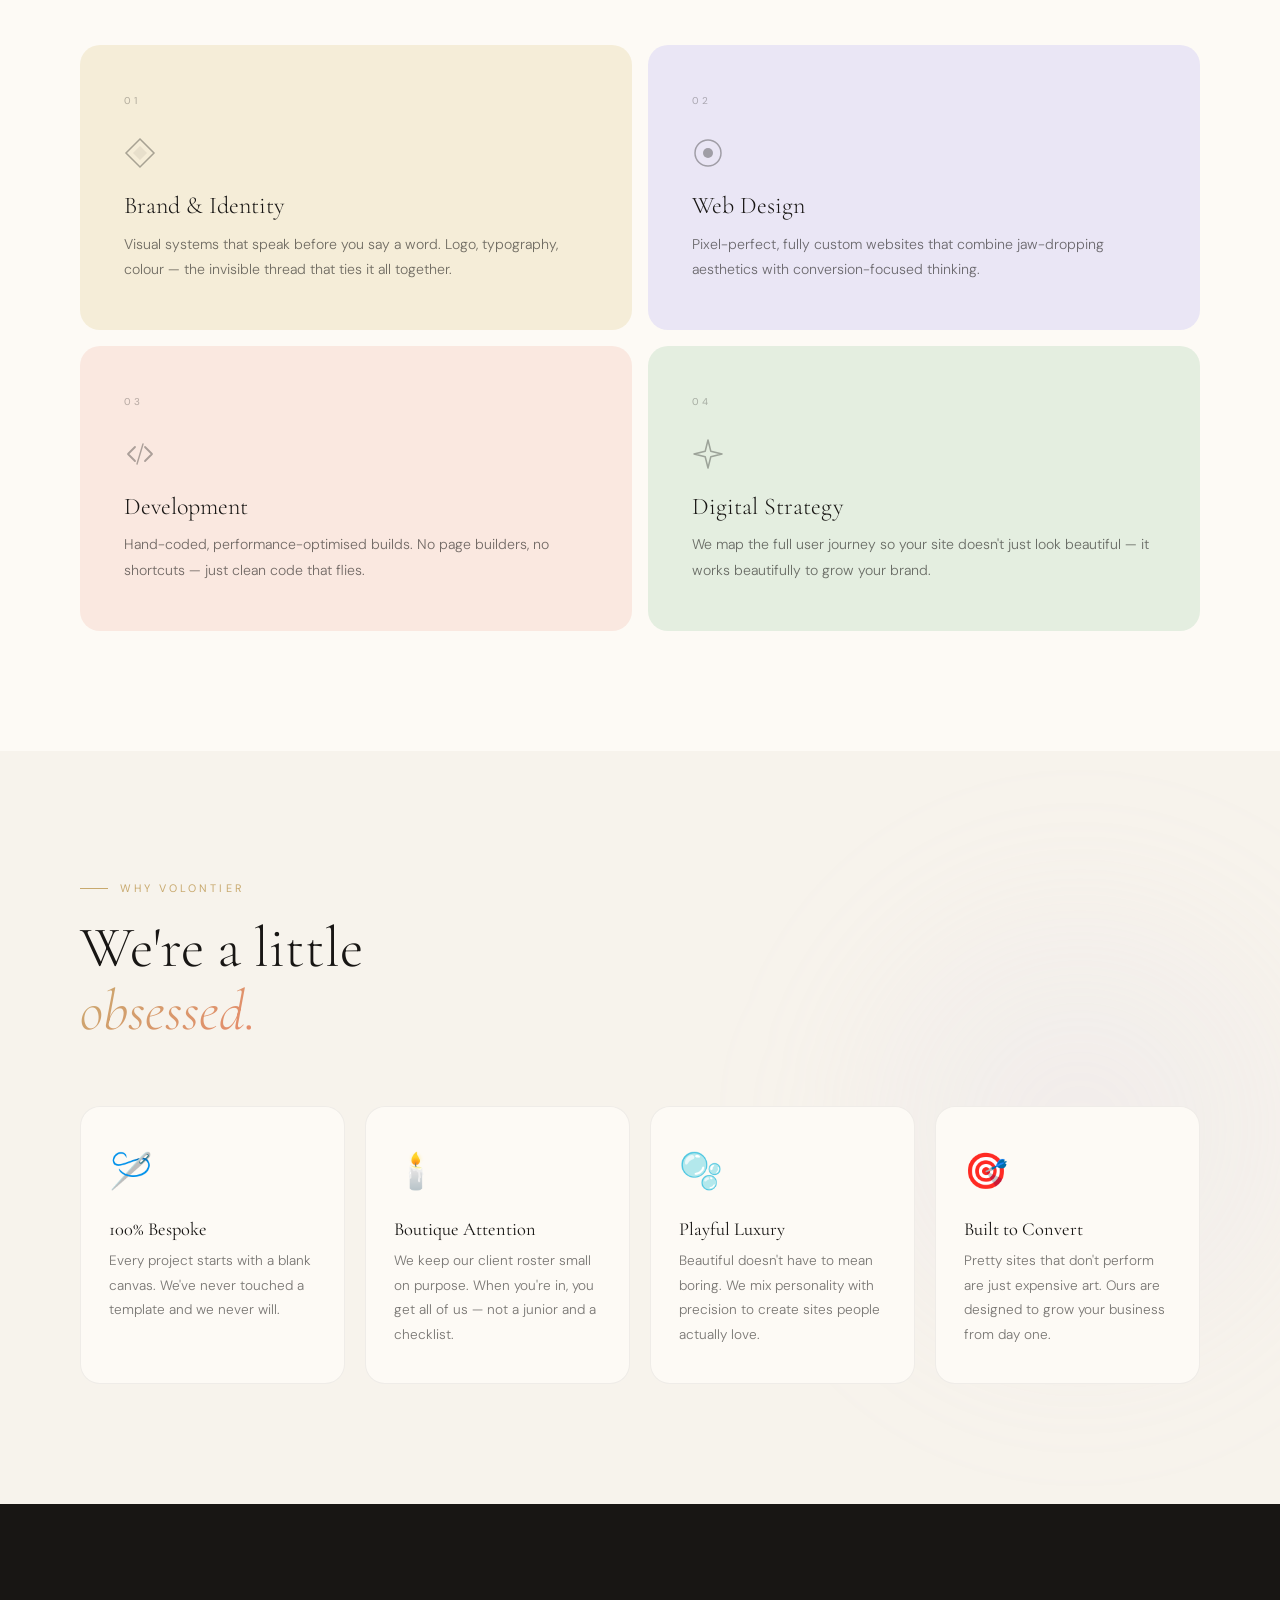
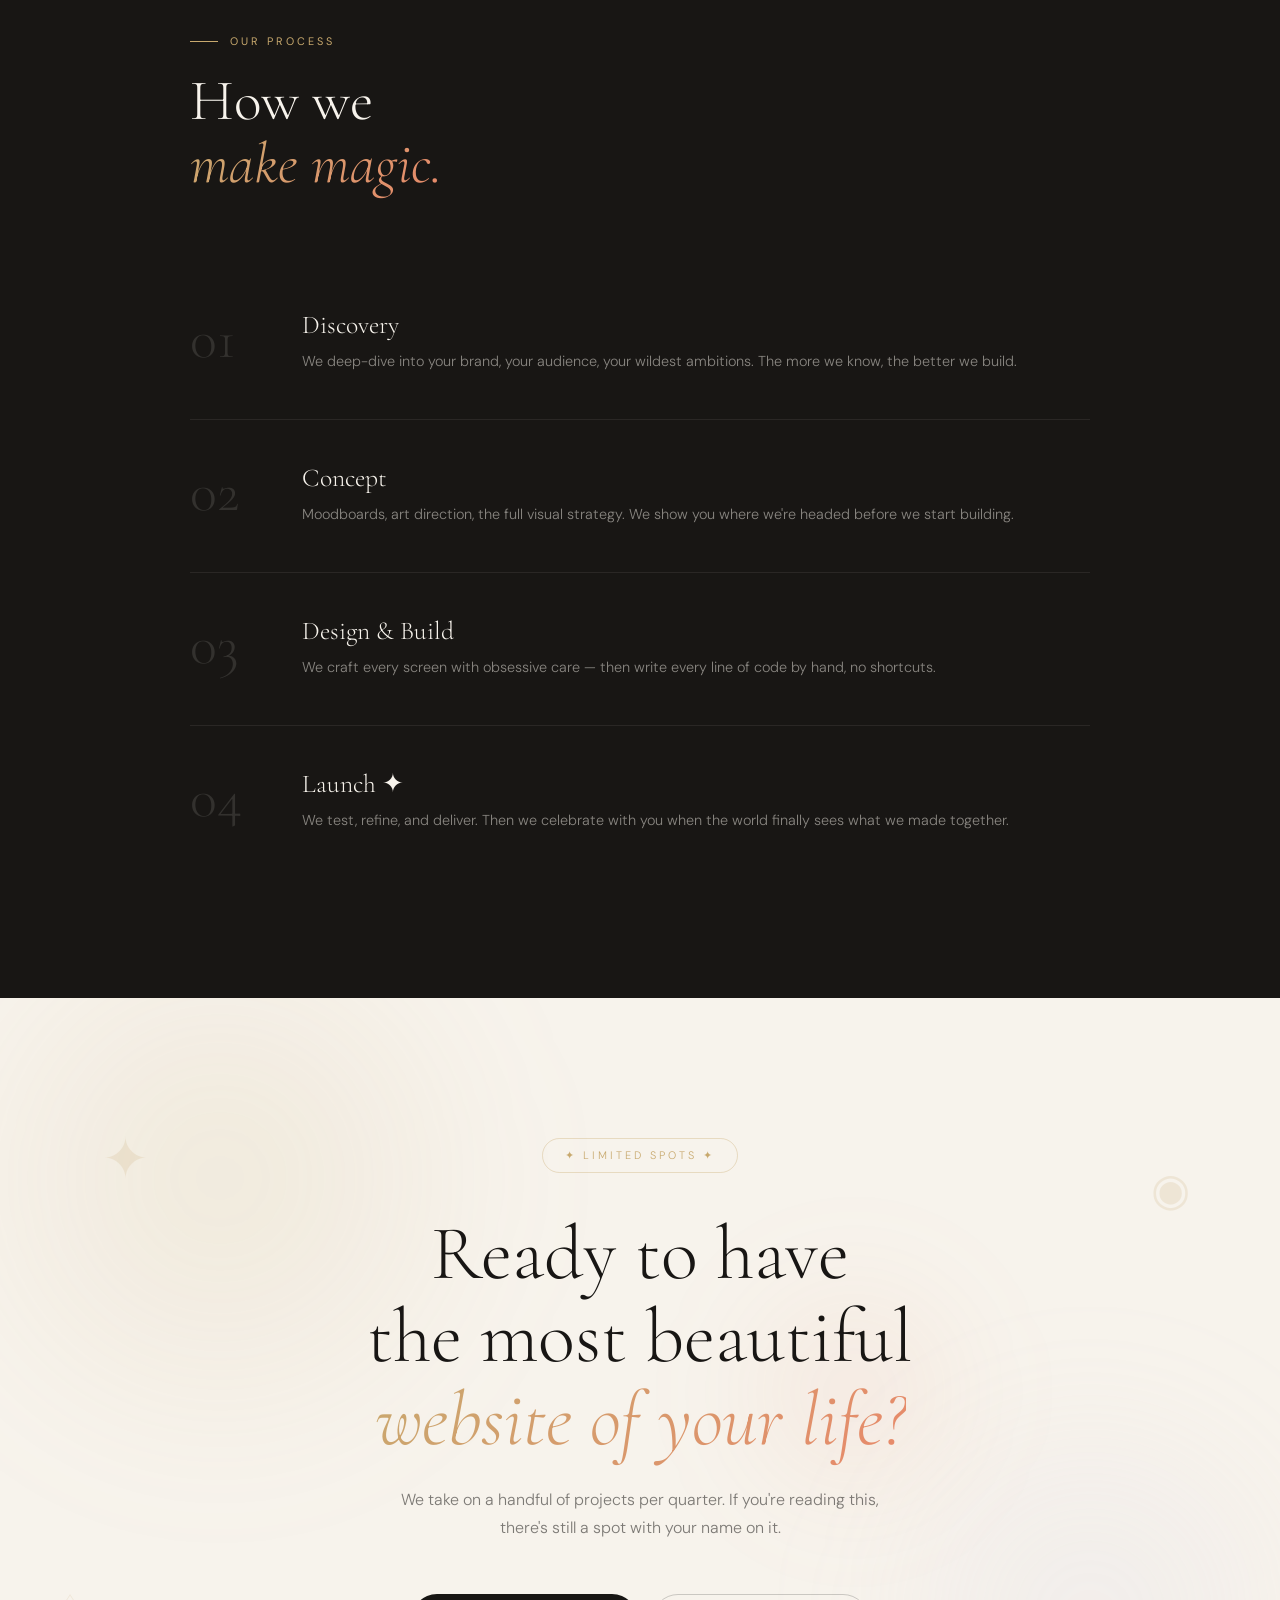
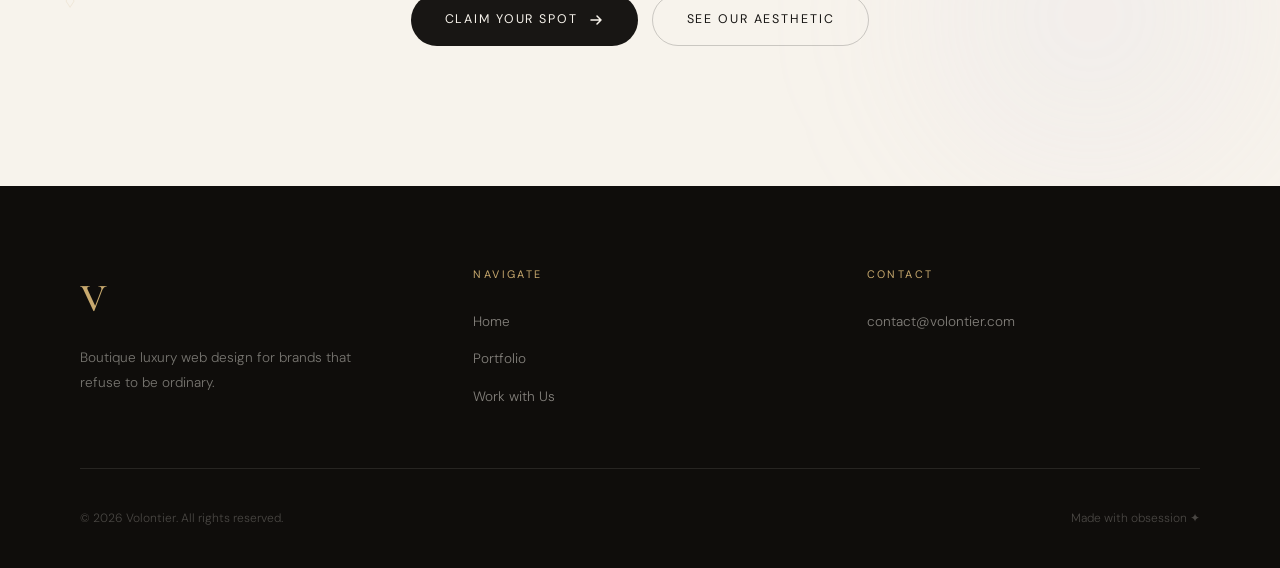
==== commit 9b0be3a9: "Enhance SEO across all pages and add llms.txt - Add WebSite + Organization @graph JSON-LD schema to " ====
--- a/index.html
+++ b/index.html
@@ -7,10 +7,12 @@
   <meta name="description" content="Volontier is a boutique luxury web design studio crafting bespoke websites for brands that refuse to be ordinary. Custom design, brand identity & development — built from scratch, every time." />
   <meta name="keywords" content="luxury web design, boutique web design studio, custom website design, bespoke web development, luxury brand website, high-end web design agency" />
   <meta name="robots" content="index, follow" />
+  <meta name="author" content="Volontier" />
   <link rel="canonical" href="https://volontier.com/" />
 
   <!-- Open Graph -->
   <meta property="og:type" content="website" />
+  <meta property="og:locale" content="en_US" />
   <meta property="og:url" content="https://volontier.com/" />
   <meta property="og:title" content="Volontier — Luxury Boutique Web Design Studio" />
   <meta property="og:description" content="Boutique web design for brands that refuse to be ordinary. Custom websites built from scratch — every pixel obsessed over, every interaction intentional." />
@@ -19,6 +21,7 @@
 
   <!-- Twitter Card -->
   <meta name="twitter:card" content="summary_large_image" />
+  <meta name="twitter:site" content="@volontier" />
   <meta name="twitter:title" content="Volontier — Luxury Boutique Web Design Studio" />
   <meta name="twitter:description" content="Boutique web design for brands that refuse to be ordinary. Custom websites built from scratch." />
   <meta name="twitter:image" content="https://volontier.com/VolontierLogo.png" />
@@ -27,17 +30,64 @@
   <script type="application/ld+json">
   {
     "@context": "https://schema.org",
-    "@type": "ProfessionalService",
-    "name": "Volontier",
-    "description": "Boutique luxury web design studio crafting bespoke digital experiences for brands that refuse to be ordinary.",
-    "url": "https://volontier.com",
-    "logo": "https://volontier.com/VolontierLogo.png",
-    "email": "contact@volontier.com",
-    "foundingDate": "2026",
-    "serviceType": ["Web Design", "Brand Identity", "Web Development", "Digital Strategy", "E-Commerce"],
-    "areaServed": "Worldwide",
-    "priceRange": "$$$",
-    "sameAs": []
+    "@graph": [
+      {
+        "@type": "WebSite",
+        "@id": "https://volontier.com/#website",
+        "url": "https://volontier.com",
+        "name": "Volontier",
+        "description": "Boutique luxury web design studio crafting bespoke digital experiences for brands that refuse to be ordinary.",
+        "publisher": { "@id": "https://volontier.com/#organization" },
+        "potentialAction": {
+          "@type": "SearchAction",
+          "target": {
+            "@type": "EntryPoint",
+            "urlTemplate": "https://volontier.com/?s={search_term_string}"
+          },
+          "query-input": "required name=search_term_string"
+        }
+      },
+      {
+        "@type": ["Organization", "ProfessionalService"],
+        "@id": "https://volontier.com/#organization",
+        "name": "Volontier",
+        "alternateName": "Volontier Web Studio",
+        "description": "Boutique luxury web design studio crafting bespoke digital experiences for brands that refuse to be ordinary.",
+        "url": "https://volontier.com",
+        "logo": {
+          "@type": "ImageObject",
+          "url": "https://volontier.com/VolontierLogo.png",
+          "width": 512,
+          "height": 512
+        },
+        "image": "https://volontier.com/VolontierLogo.png",
+        "email": "contact@volontier.com",
+        "foundingDate": "2026",
+        "hasOfferCatalog": {
+          "@type": "OfferCatalog",
+          "name": "Web Design Services",
+          "itemListElement": [
+            { "@type": "Offer", "itemOffered": { "@type": "Service", "name": "Custom Web Design" } },
+            { "@type": "Offer", "itemOffered": { "@type": "Service", "name": "Brand Identity Design" } },
+            { "@type": "Offer", "itemOffered": { "@type": "Service", "name": "Web Development" } },
+            { "@type": "Offer", "itemOffered": { "@type": "Service", "name": "Digital Strategy" } },
+            { "@type": "Offer", "itemOffered": { "@type": "Service", "name": "E-Commerce Design" } }
+          ]
+        },
+        "areaServed": "Worldwide",
+        "priceRange": "$$$",
+        "sameAs": []
+      },
+      {
+        "@type": "WebPage",
+        "@id": "https://volontier.com/#webpage",
+        "url": "https://volontier.com/",
+        "name": "Volontier — Luxury Boutique Web Design Studio",
+        "isPartOf": { "@id": "https://volontier.com/#website" },
+        "about": { "@id": "https://volontier.com/#organization" },
+        "description": "Volontier is a boutique luxury web design studio crafting bespoke websites for brands that refuse to be ordinary. Custom design, brand identity and development — built from scratch, every time."
+      }
+    ]
   }
   </script>
 
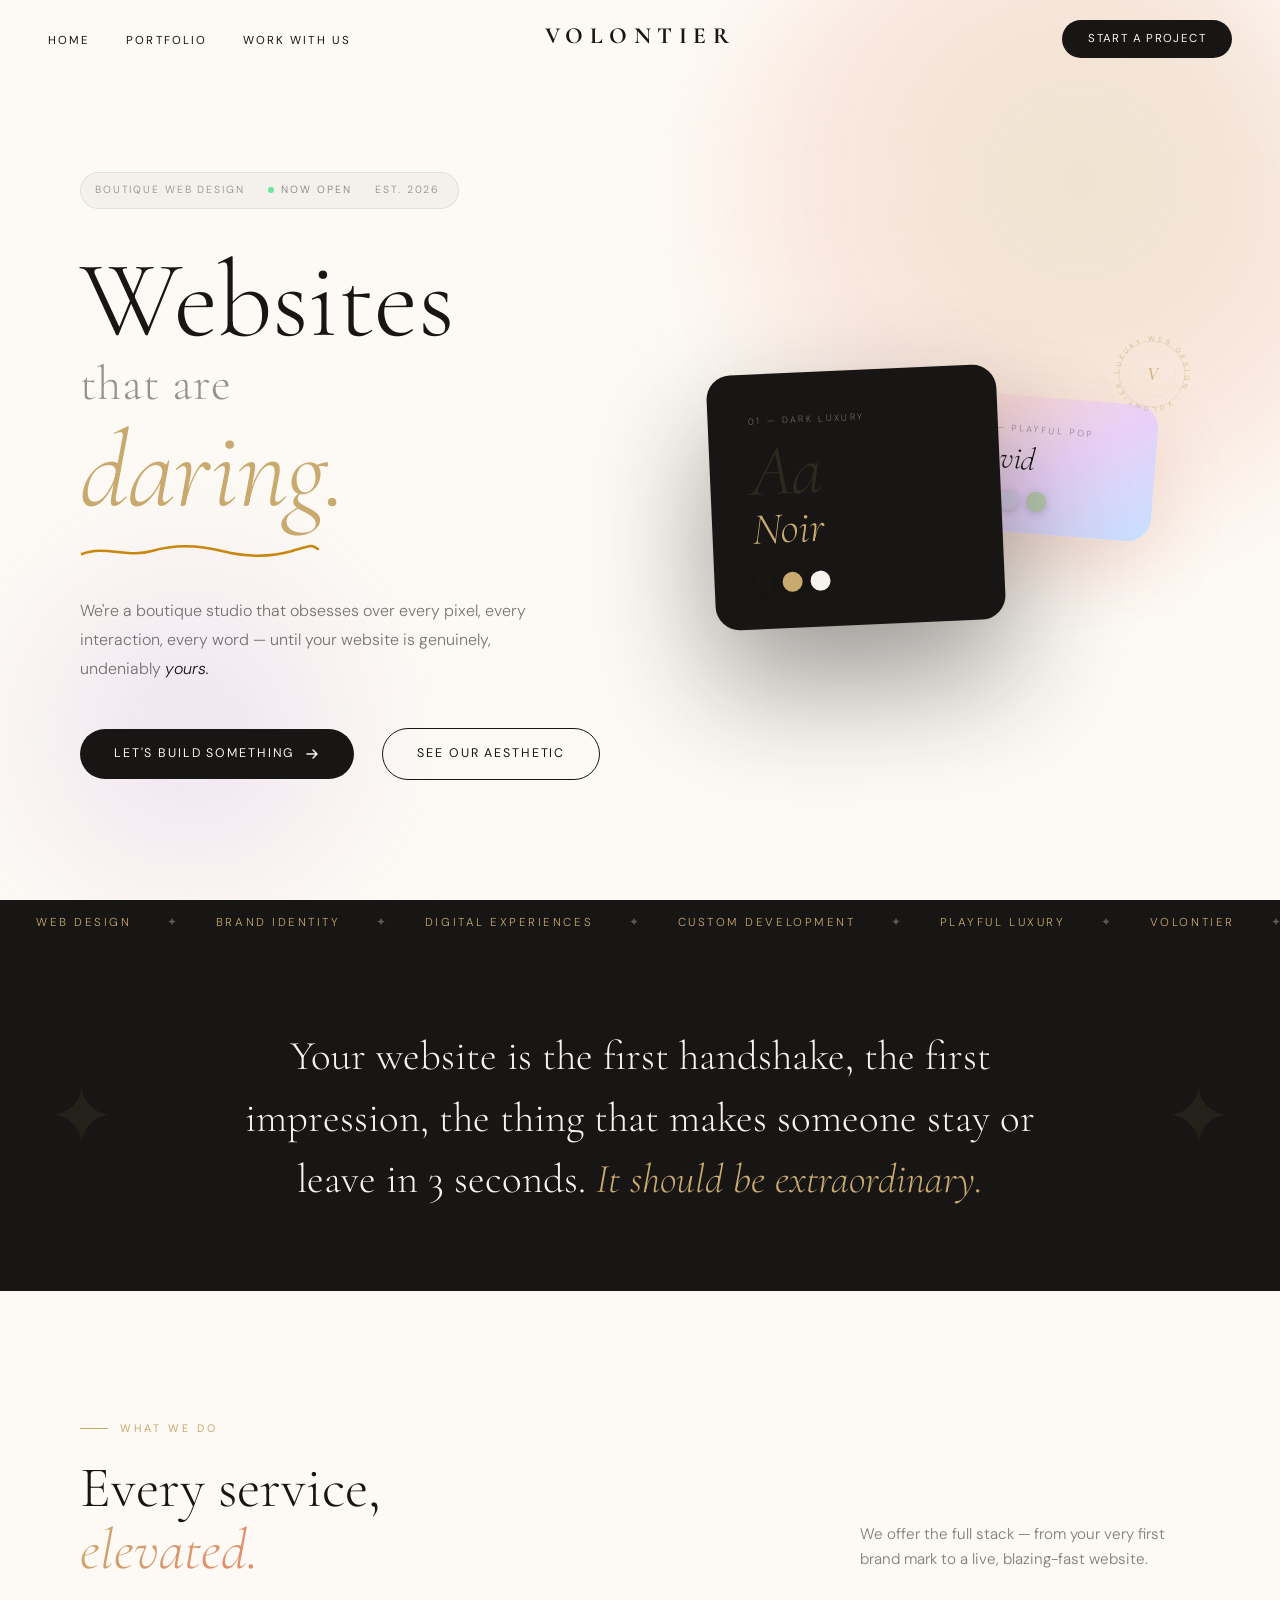
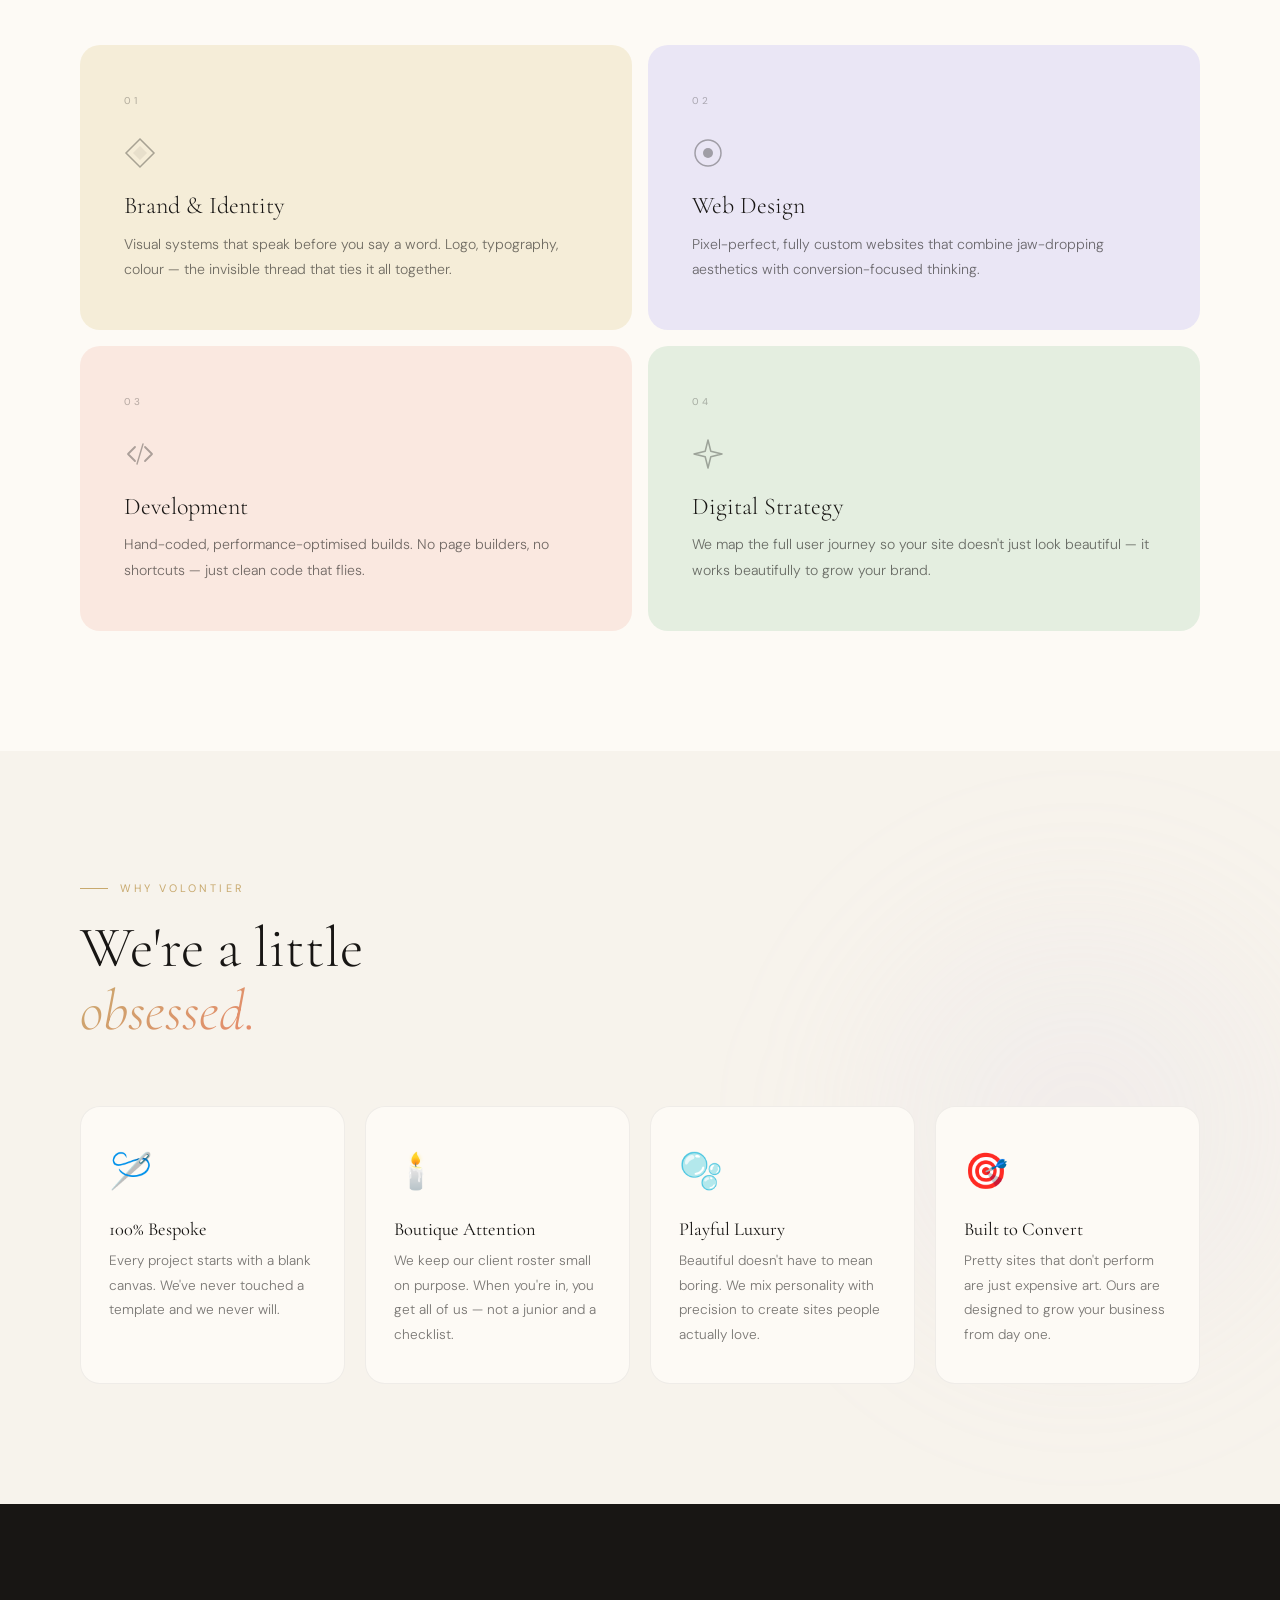
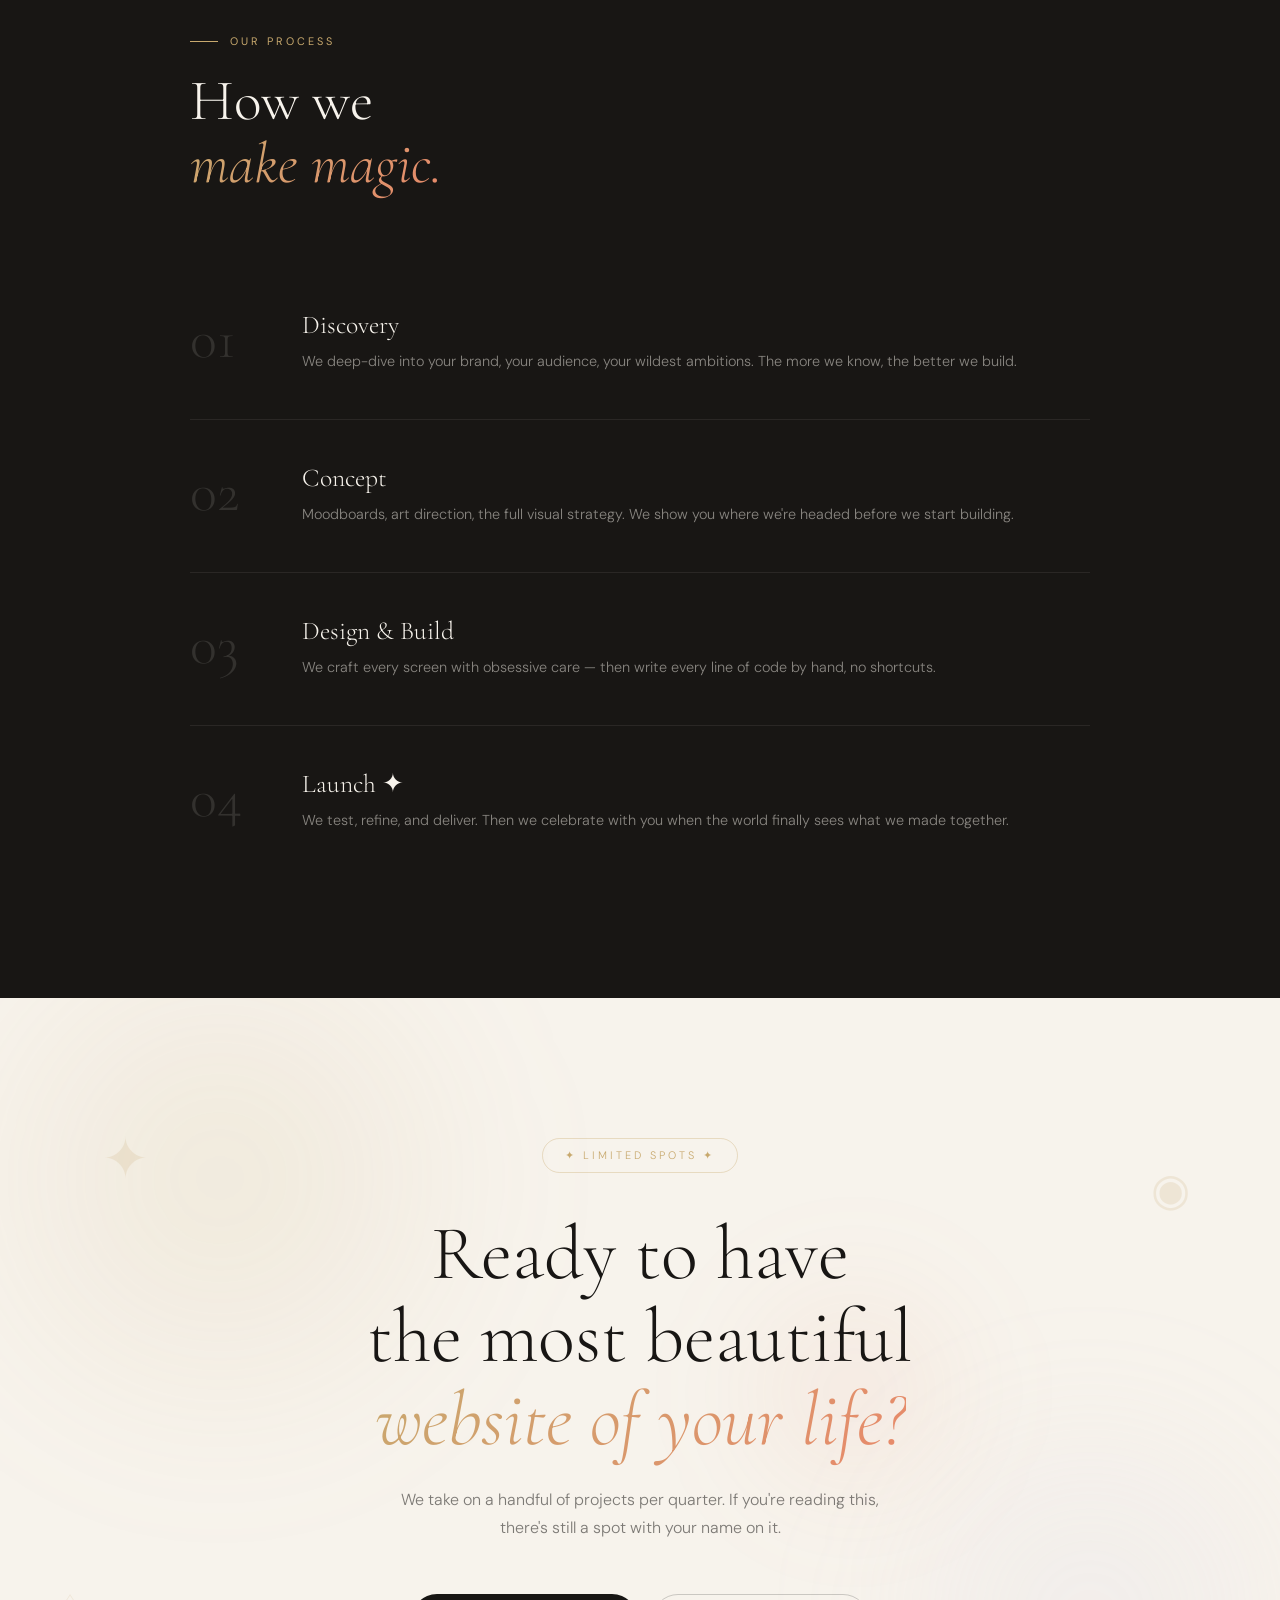
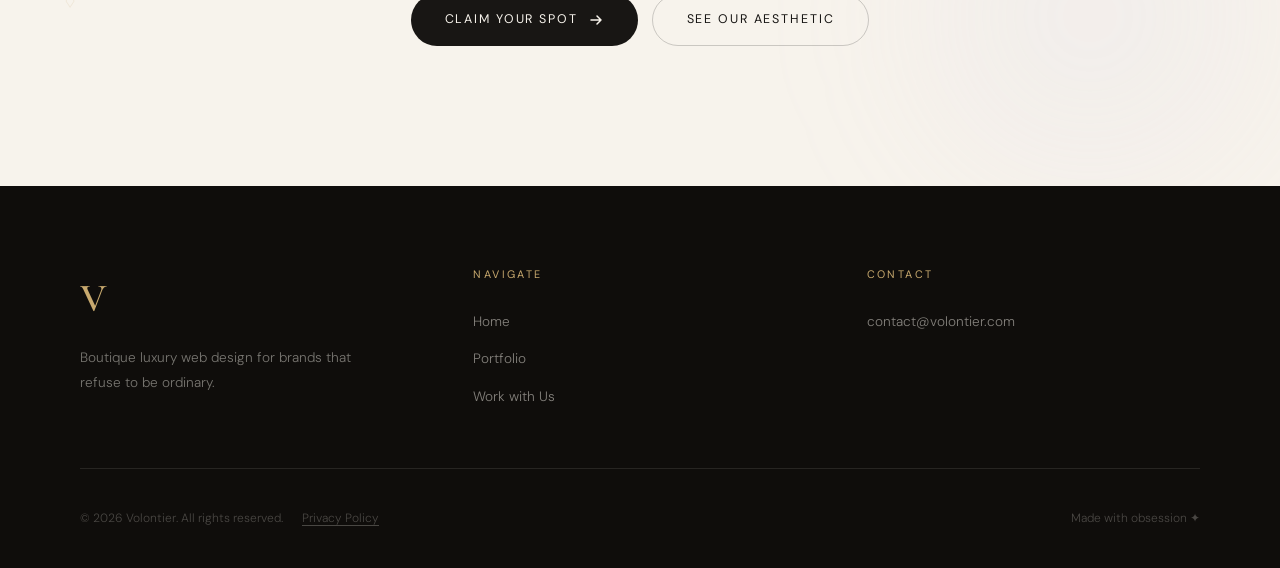
==== commit a873f387: "Add Privacy Policy page and footer link Co-Authored-By: Claude Opus 4.8 <noreply@anthropic.com>" ====
--- a/index.html
+++ b/index.html
@@ -447,7 +447,7 @@
       </div>
     </div>
     <div class="footer-bottom">
-      <span>© 2026 Volontier. All rights reserved.</span>
+      <span>© 2026 Volontier. All rights reserved. <a href="privacy.html" style="color:inherit;text-decoration:underline;text-underline-offset:3px;margin-left:16px;">Privacy Policy</a></span>
       <span>Made with obsession ✦</span>
     </div>
   </footer>
